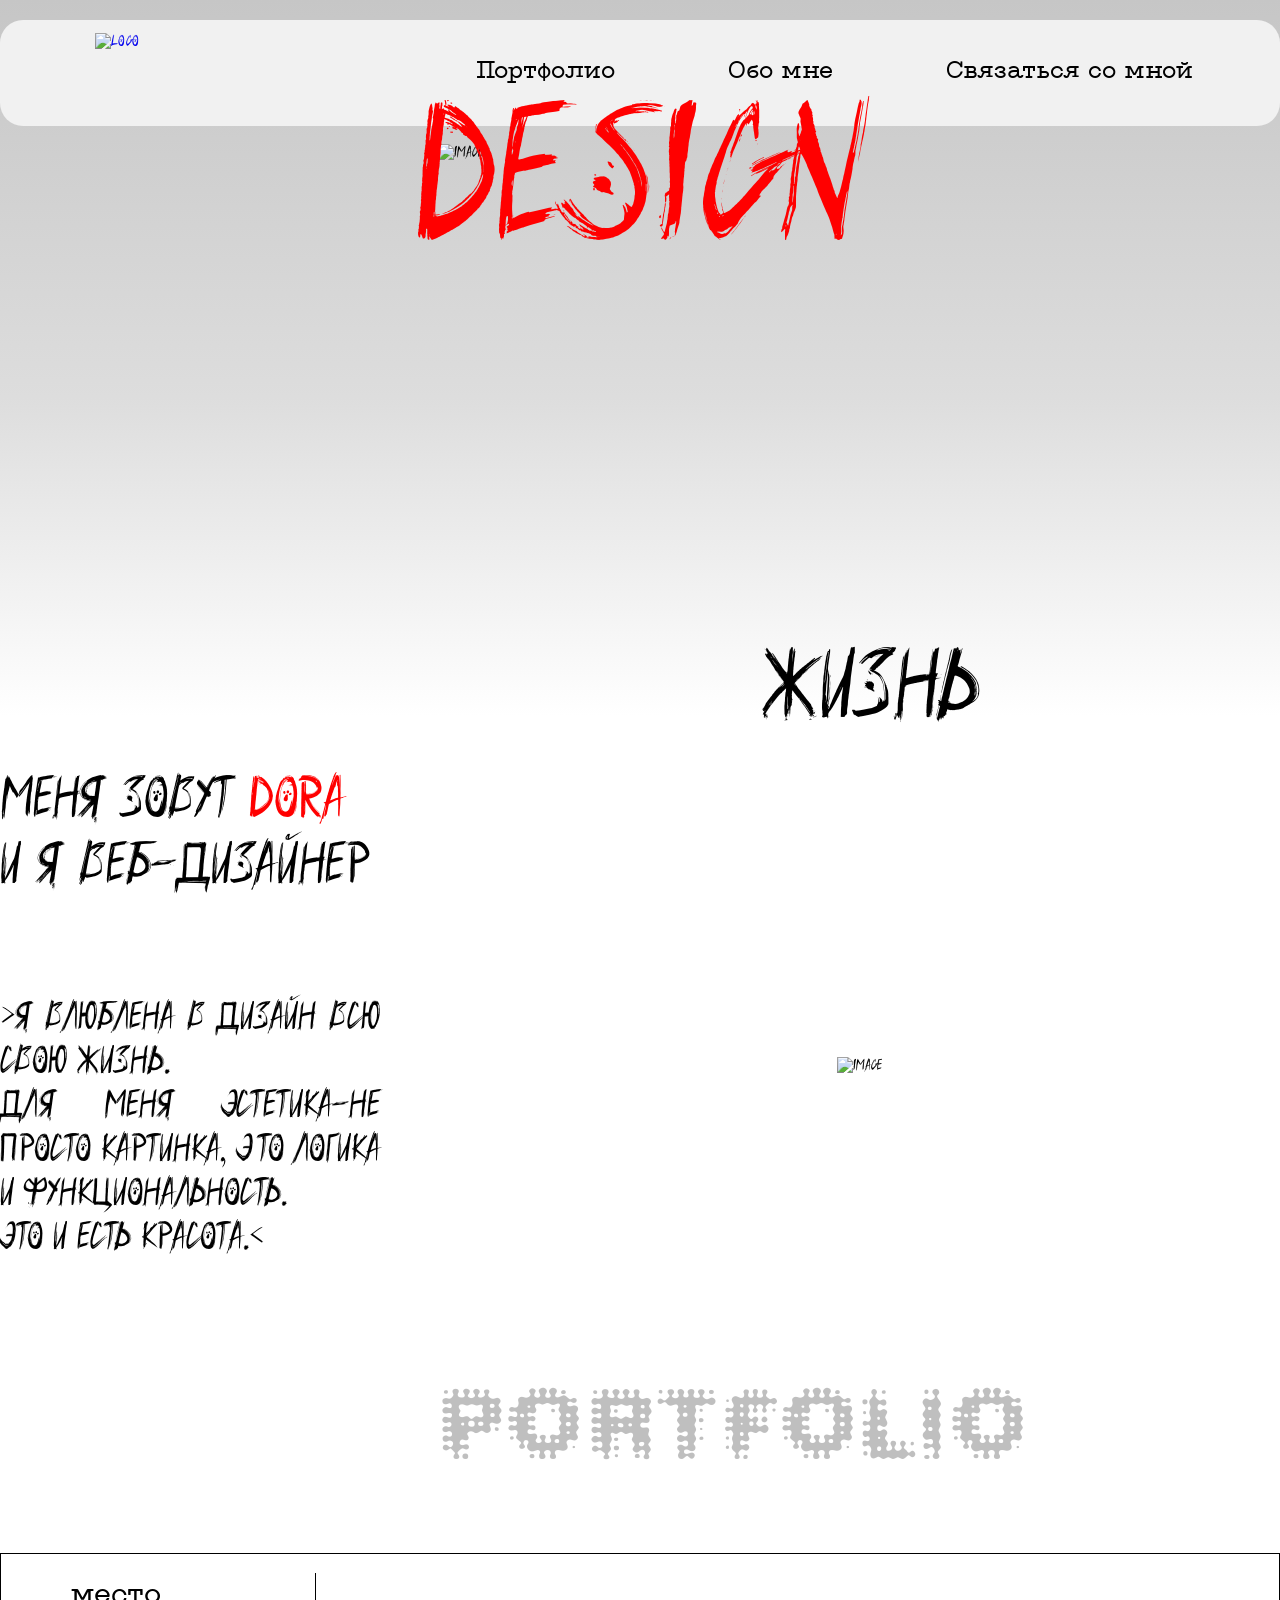
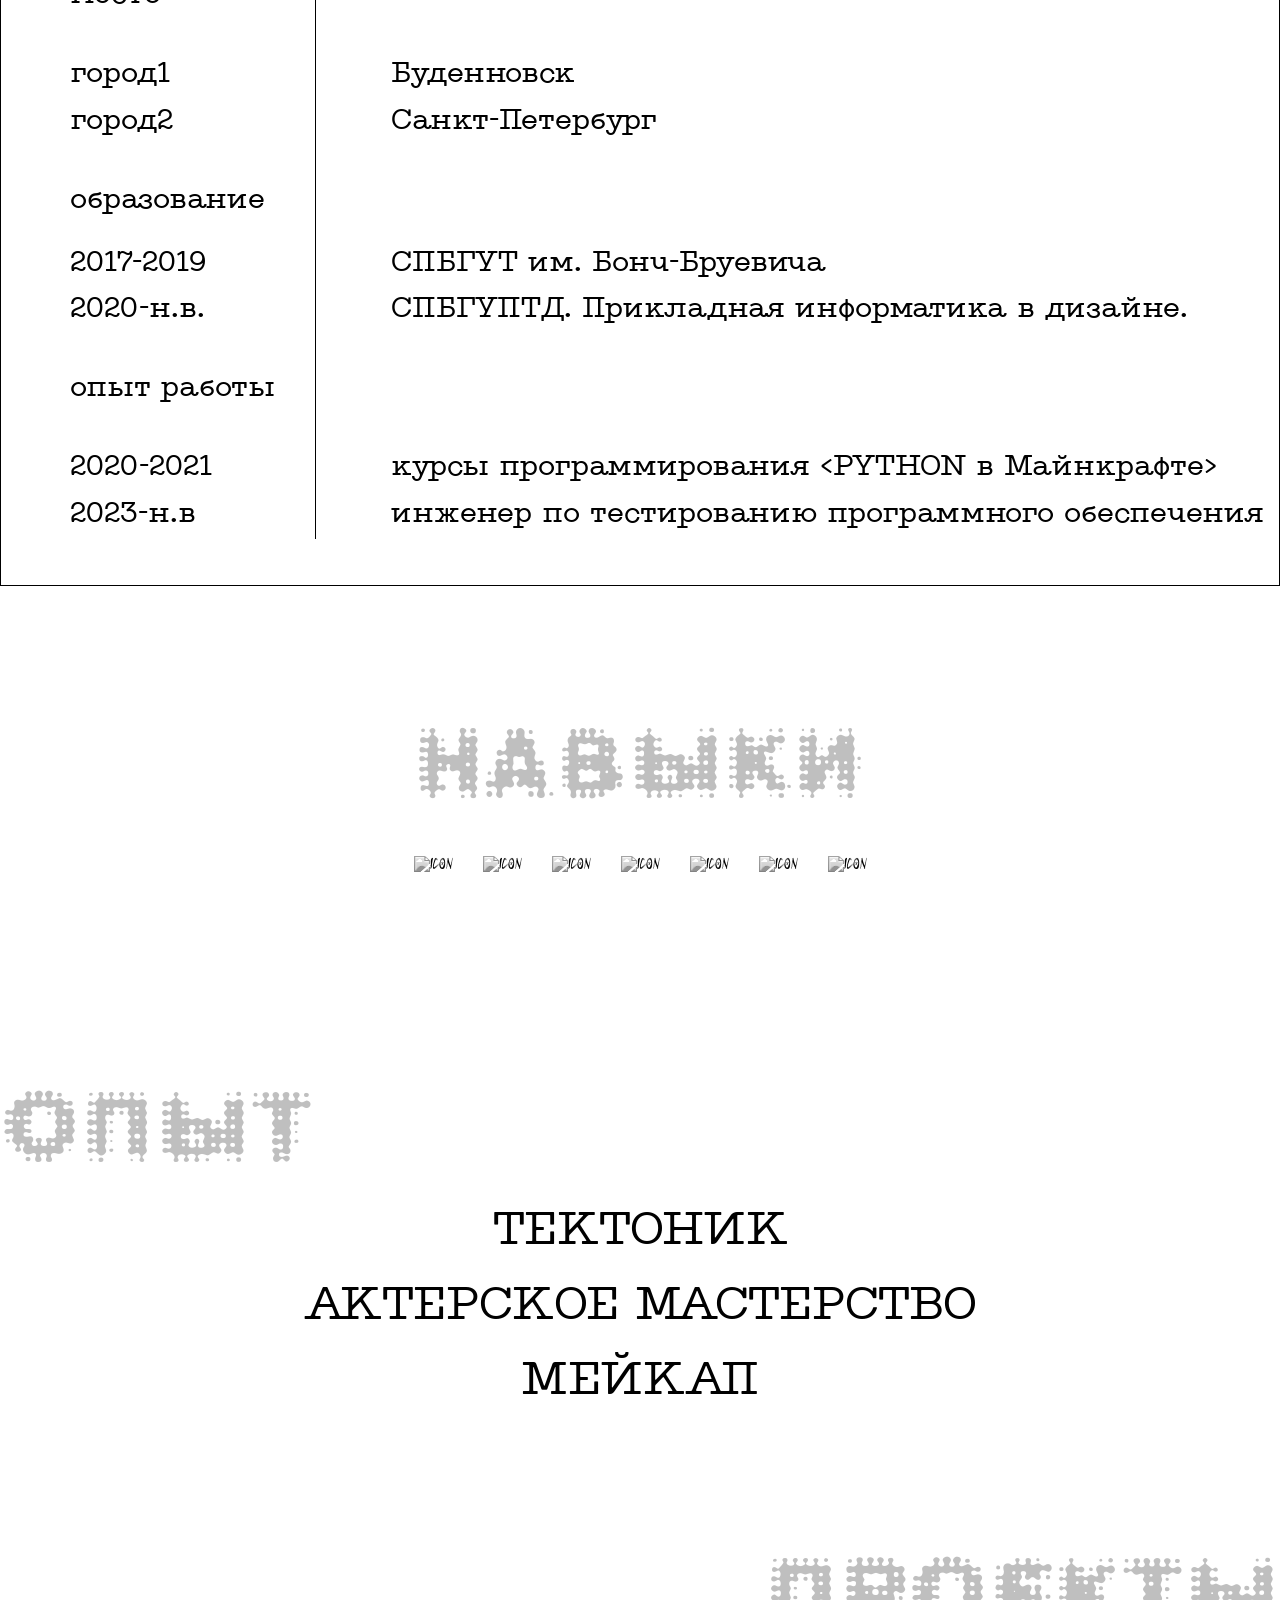
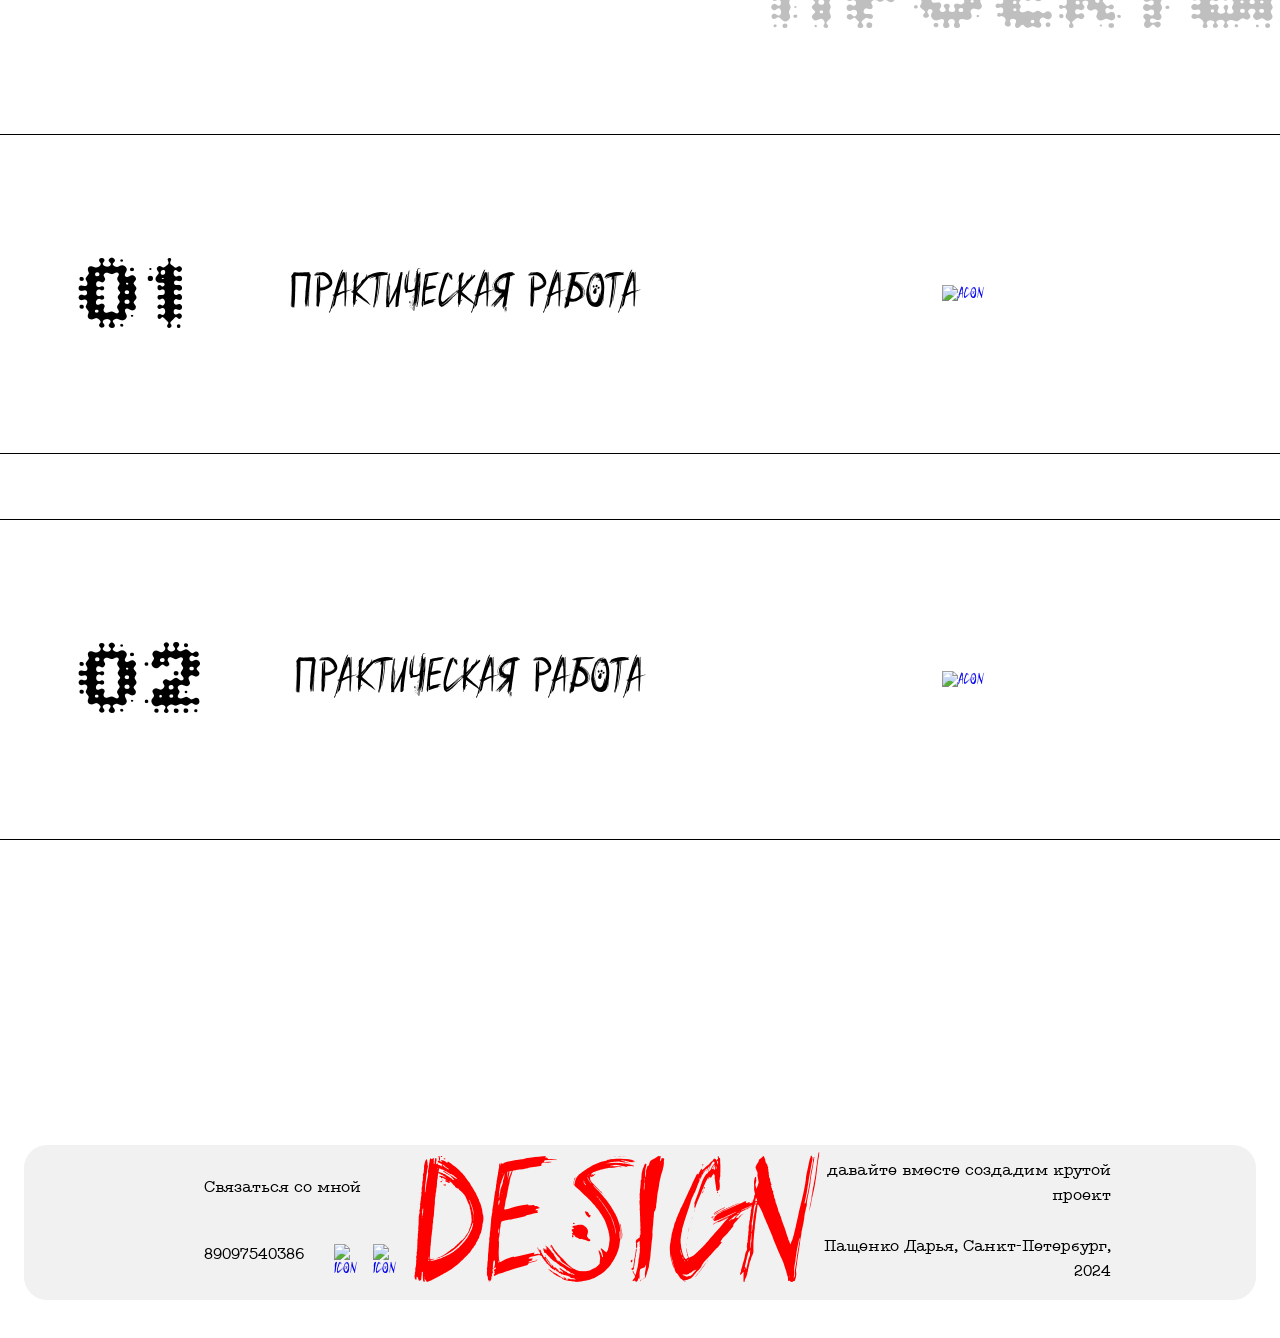
==== index.html @ 1999495e "1" ====
<!DOCTYPE html>
<html lang="en">
  <head>
    <meta charset="UTF-8" />
    <meta name="viewport" content="width=device-width, initial-scale=1.0" />
    <link rel="stylesheet" href="./css/index.css" />
    <title>DESIGN</title>
  </head>
  <body>
    <div class="page">
      <header class="header">
        <div class="header__wrapper">
          <h1 class="header__title">DESIGN</h1>
          <a class="header__logo" href="index.html">
            <img src="./images/logo.png" alt="logo" />
          </a>
          <ul class="header__nav">
            <li>
              <a class="header__link" href="#skill">Портфолио</a>
            </li>
            <li>
              <a class="header__link" href="#about">Обо мне</a>
            </li>
            <li>
              <a class="header__link" href="#connection">Связаться со мной</a>
            </li>
          </ul>
        </div>
      </header>
      <main>
        <section class="promo">
          <div class="container">
            <div class="promo__wrapper">
              <div class="promo__image">
                <h2 class="promo__subtitle">ЖИЗНЬ</h2>
                <img src="./images/promo.png" alt="image" />
              </div>
            </div>
          </div>
        </section>
        <section class="info">
          <div class="container">
            <div class="info__wrapper">
              <div class="info__top">
                <div class="info__text">
                  <h2 class="info__title">
                    меня зовут <span>Dora</span> и я веб-дизайнер
                  </h2>
                  <h3 class="info__subtitle">
                    &gt;Я&nbsp;влюблена в&nbsp;дизайн всю свою жизнь.<br />
                    Для меня <nobr>эстетика-не</nobr> просто картинка, это
                    логика и функциональность.<br />
                    Это и&nbsp;есть красота.&lt;
                  </h3>
                </div>
                <div class="info__image">
                  <img src="./images/info-image.png" alt="image" />
                  <h4 id="about" class="info__font">PORTFOLIO</h4>
                </div>
              </div>
              <div class="info__all">
                <div class="info__all-aside">
                  <p class="info__all-key">место</p>
                  <p class="info__all-key key-one">город1</p>
                  <p class="info__all-key">город2</p>
                  <p class="info__all-key key-one">образование</p>
                  <p class="info__all-key key-two">2017-2019</p>
                  <p class="info__all-key">2020-н.в.</p>
                  <p class="info__all-key key-one">опыт работы</p>
                  <p class="info__all-key key-one">2020-2021</p>
                  <p class="info__all-key">2023-н.в</p>
                </div>
                <div class="info__all-main">
                  <p class="info__all-key">&nbsp;</p>
                  <p class="info__all-key key-one">Буденновск</p>
                  <p class="info__all-key">Санкт-Петербург</p>
                  <p class="info__all-key key-one">&nbsp;</p>
                  <p class="info__all-key key-two">СПБГУТ им. Бонч-Бруевича</p>
                  <p class="info__all-key">
                    СПБГУПТД. Прикладная информатика в дизайне.
                  </p>
                  <p class="info__all-key key-one">&nbsp;</p>
                  <p class="info__all-key key-one">
                    курсы программирования &lt;PYTHON в Майнкрафте&gt;
                  </p>
                  <p class="info__all-key">
                    инженер по тестированию программного обеспечения
                  </p>
                </div>
              </div>
            </div>
          </div>
        </section>
        <section class="skills">
          <div class="container">
            <div class="skills__wrapper">
              <div id="skill" class="skills__top">
                <h2 class="skills__title">Навыки</h2>
                <ul class="skills__software">
                  <li class="skills__soft">
                    <img src="./images/software1.png" alt="icon" />
                  </li>
                  <li class="skills__soft">
                    <img src="./images/software2.png" alt="icon" />
                  </li>
                  <li class="skills__soft">
                    <img src="./images/software3.png" alt="icon" />
                  </li>
                  <li class="skills__soft">
                    <img src="./images/software4.png" alt="icon" />
                  </li>
                  <li class="skills__soft">
                    <img src="./images/software5.png" alt="icon" />
                  </li>
                  <li class="skills__soft">
                    <img src="./images/software6.png" alt="icon" />
                  </li>
                  <li class="skills__soft">
                    <img src="./images/software7.png" alt="icon" />
                  </li>
                </ul>
              </div>
              <div class="skills__centr">
                <h2 class="skills__title">опыт</h2>
                <h3 class="skills__subtitle">
                  ТЕКТОНИК<br />АКТЕРСКОЕ МАСТЕРСТВО<br />МЕЙКАП
                </h3>
                <h2 class="skills__title centr-title">Проекты</h2>
              </div>
              <div class="skills__items">
                <a
                  class="skills__link"
                  href="task-1.html
                "
                >
                  <div class="skills__text">
                    <span class="skills__number">01</span>
                    <h3 class="skills__work">Практическая работа</h3>
                  </div>
                  <img
                    class="skills__icon"
                    src="./images/arrow.png"
                    alt="acon"
                  />
                </a>
                <a class="skills__link" href="task-2.html">
                  <div class="skills__text">
                    <span class="skills__number">02</span>
                    <h3 class="skills__work">Практическая работа</h3>
                  </div>
                  <img
                    class="skills__icon"
                    src="./images/arrow.png"
                    alt="acon"
                  />
                </a>
              </div>
            </div>
          </div>
        </section>
      </main>
      <footer id="connection" class="footer">
        <div class="footer__wrapper">
          <div class="footer__nav">
            <p class="footer__text">Связаться со мной</p>
            <ul class="footer__social">
              <li>
                <a class="footer__text" href="tel:89097540386">89097540386</a>
              </li>
              <li>
                <a
                  class="footer__icon"
                  href="https://t.me/ppashtett"
                  target="_blank"
                >
                  <img src="./images/telegram.png" alt="icon" />
                </a>
              </li>
              <li>
                <a
                  class="footer__icon"
                  href="https://www.instagram.com/dashapashtet/"
                  target="_blank"
                >
                  <img src="./images/instagram.png" alt="icon" />
                </a>
              </li>
            </ul>
          </div>
          <span class="footer__title">dESIGN</span>
          <div class="footer__adress">
            <p class="footer__text">давайте вместе создадим крутой проект</p>
            <p class="footer__text">Пащенко Дарья, Санкт-Петербург, 2024</p>
          </div>
        </div>
      </footer>
    </div>
    <script src="./js/wow.min.js"></script>
  </body>
</html>
---- css/index.css ----
@font-face {
  font-family: "Zaychik";
  src: url("../fonts/Zaychik-Regular.ttf") format("truetype");
  font-weight: normal;
  font-style: normal;
}
@font-face {
  font-family: "Type-Machine";
  src: url("../fonts/Type-Machine.ttf") format("truetype");
  font-weight: normal;
  font-style: normal;
}
@font-face {
  font-family: "FDMedian";
  src: url("../fonts/fdmedian.ttf") format("truetype");
  font-style: normal;
}

* {
  margin: 0;
  padding: 0;
}
html {
  scroll-behavior: smooth;
}

a {
  text-decoration: none;
}
ul {
  list-style-type: none;
  margin: 0;
  padding: 0;
}
h1,
h2,
h3,
h4,
h5,
h6,
p {
  margin: 0;
}
button {
  border: none;
  cursor: pointer;
}
.page {
  width: 100%;
  display: flex;
  flex-direction: column;
  margin: 0 auto;
  padding: 0;
  font-family: "Zaychik", sans-serif;
  -webkit-font-smoothing: antialiased;
  -moz-osx-font-smoothing: grayscale;
  -webkit-text-size-adjust: 100%;
  -ms-text-size-adjust: 100%;
  -moz-text-size-adjust: 100%;
}
.container {
  max-width: 1561px;
  width: 100%;
  margin: 0 auto;
}
section {
  background: #fff;
}
.header {
  width: 100%;
  position: absolute;
  top: 0;
  left: 0;
  display: flex;
}
.header__wrapper {
  max-width: 1872px;
  width: 100%;
  height: 106px;
  background: #f1f1f1;
  border-radius: 23px;
  margin: 20px auto;
  display: flex;
  align-items: center;
  justify-content: space-between;
  padding-left: 95px;
  padding-right: 87px;
  box-sizing: border-box;
  position: relative;
}
.header__title {
  font-weight: 400;
  font-size: 200px;
  line-height: 220px;
  color: #ff0000;
  position: absolute;
  top: 60px;
  left: 415px;
  z-index: 2;
}
.header__logo {
  display: block;
  width: 44px;
  height: 81px;
}
.header__logo img {
  width: 100%;
  height: 100%;
  object-fit: cover;
}
/*---promo---*/
.promo {
  width: 100%;
  background: linear-gradient(0deg, #ffffff 0%, #dddddd 44.45%, #c6c6c6 100%);
}
.header__nav {
  display: flex;
  align-items: center;
  gap: 113px;
}
.header__link {
  font-family: "Type-Machine", sans-serif;
  font-weight: 400;
  font-size: 25px;
  line-height: 39.08px;
  color: #000;
}
.promo__wrapper {
  display: flex;
  align-items: center;
}
.promo__image {
  width: 404px;
  height: 530px;
  margin: 144px auto 42px;
  position: relative;
}
.promo__image img {
  width: 100%;
  height: 100%;
  object-fit: cover;
}
.promo__title {
  font-weight: 400;
  font-size: 200px;
  line-height: 220px;
  color: #ff0000;
  position: absolute;
  top: -71px;
  left: -268px;
}
.promo__subtitle {
  font-weight: 400;
  font-size: 100px;
  line-height: 1100px;
  color: #000;
  position: absolute;
  top: -2px;
  right: -138px;
}
/*---info---*/
.info {
  width: 100%;
}
.info__wrapper {
  padding-top: 53px;
  padding-bottom: 63px;
  box-sizing: border-box;
  width: 100%;
  display: flex;
  flex-direction: column;
  gap: 51px;
}
.info__top {
  display: flex;
  justify-content: space-between;
}
.info__text {
  display: flex;
  flex-direction: column;
  gap: 96px;
  max-width: 380px;
  width: 100%;
}
.info__title {
  font-weight: 400;
  font-size: 60px;
  line-height: 66px;
  color: #000;
}
.info__title span {
  color: #ff0000;
}
.info__subtitle {
  font-weight: 400;
  font-size: 40px;
  line-height: 44px;
  color: #000;
  text-align: justify;
}
.info__image {
  width: 443px;
  height: 445px;
  margin-top: 288px;
  position: relative;
}
.info__image img {
  width: 100%;
  height: 100%;
  object-fit: cover;
}
.info__font {
  font-family: "FDMedian", sans-serif;
  font-weight: 400;
  font-size: 100px;
  line-height: 94.1px;
  color: #00000040;
  position: absolute;
  bottom: 30px;
  left: -402px;
}
.info__all {
  width: 100%;
  display: flex;
  padding-top: 19px;
  padding-bottom: 46px;
  box-sizing: border-box;
  border: 1px solid #000000;
}
.info__all-aside {
  width: 315px;
  display: flex;
  flex-direction: column;
  padding-left: 69px;
  box-sizing: border-box;
  border-right: 1px solid #000000;
}
.info__all-key {
  font-family: "Type-Machine", sans-serif;
  font-weight: 400;
  font-size: 30px;
  line-height: 46.9px;
  color: #000;
}
.key-one {
  margin-top: 32px;
}
.key-two {
  margin-top: 16px;
}
.info__all-main {
  display: flex;
  flex-direction: column;
  padding-left: 75px;
  box-sizing: border-box;
}
/*---skills---*/
.skills {
  width: 100%;
}
.skills__wrapper {
  padding-top: 68px;
  padding-bottom: 305px;
  box-sizing: border-box;
  display: flex;
  flex-direction: column;
}
.skills__top {
  display: flex;
  flex-direction: column;
  align-items: center;
  gap: 45px;
}
.skills__title {
  font-family: "FDMedian", sans-serif;
  font-weight: 400;
  font-size: 100px;
  line-height: 94.1px;
  color: #00000040;
}
.skills__software {
  display: flex;
  align-items: center;
  gap: 30px;
}
.skills__soft {
  filter: grayscale(100%);
}
.skills__soft img {
  width: auto;
  height: auto;
}
.skills__centr {
  display: flex;
  flex-direction: column;
  margin-top: 207px;
}
.skills__subtitle {
  font-family: "Type-Machine", sans-serif;
  font-weight: 400;
  font-size: 48px;
  line-height: 75.04px;
  color: #000;
  text-align: center;
  margin-top: 20px;
}
.centr-title {
  text-align: right;
  margin-top: 127px;
}
.skills__items {
  display: flex;
  flex-direction: column;
  gap: 65px;
  margin-top: 93px;
}
.skills__link {
  width: 100%;
  display: flex;
  align-items: center;
  justify-content: space-between;
  border-top: 1px solid #000000;
  border-bottom: 1px solid #000000;
  padding: 112px 143px 112px 75px;
  box-sizing: border-box;
}
.skills__number {
  font-family: "FDMedian", sans-serif;
  font-weight: 400;
  font-size: 100px;
  line-height: 94.1px;
  color: #000;
}
.skills__text {
  display: flex;
  align-items: center;
  gap: 90px;
}
.skills__work {
  font-weight: 400;
  font-size: 50px;
  line-height: 55px;
  color: #000;
}
.skills__icon {
  width: 195px;
}
/*---footer---*/
.footer {
  width: 100%;
}
.footer__wrapper {
  height: 155px;
  margin: 0 24px 38px 24px;
  background: #f1f1f1;
  border-radius: 23px;
  display: flex;
  align-items: center;
  justify-content: space-between;
  padding-left: 180px;
  padding-right: 115px;
  box-sizing: border-box;
}
.footer__nav {
  display: flex;
  flex-direction: column;
  gap: 42px;
}
.footer__text {
  font-family: "Type-Machine", sans-serif;
  font-weight: 400;
  font-size: 16px;
  line-height: 25.01px;
  color: #000;
  margin-right: 30px;
}
.footer__social {
  display: flex;
  align-items: center;
}
.footer__social a {
  transition: all 0.3s ease-out;
}
.footer__social a:hover {
  opacity: 0.5;
}
.footer__icon {
  display: block;
  width: 24px;
  height: 24px;
  margin-right: 15px;
}
.footer__icon img {
  width: 100%;
  height: 100%;
  object-fit: cover;
}
.footer__title {
  font-family: "Zaychik", sans-serif;
  font-weight: 400;
  font-size: 180px;
  line-height: 198px;
  color: #ff0000;
  margin-top: 30px;
}
.footer__adress {
  display: flex;
  flex-direction: column;
  gap: 26px;
  text-align: right;
}
/*---task---*/
.task {
  width: 100%;
  display: flex;
  background: linear-gradient(0deg, #ffffff 0%, #dddddd 44.45%, #c6c6c6 100%);
}
.task__wrapper {
  display: flex;
  padding-top: 384px;
  padding-bottom: 104px;
  box-sizing: border-box;
}
.task__title {
  margin-top: 123px;
  font-family: "Type-Machine", sans-serif;
  font-weight: 400;
  font-size: 40px;
  line-height: 62.53px;
  color: #000;
}
.task__top {
  display: flex;
}
.task__inner {
  width: 1076px;
  height: 625px;
  margin-right: 83px;
}
.task__inner img {
  width: 100%;
  height: 100%;
  object-fit: contain;
}
/*---task-info---*/
.task-info {
  width: 100%;
}
.task-info__wrapper {
  padding-top: 102px;
  padding-bottom: 292px;
  box-sizing: border-box;
  display: flex;
  flex-direction: column;
}
.task-info__inner {
  width: 100%;
  display: flex;
  padding-top: 19px;
  padding-bottom: 46px;
  box-sizing: border-box;
  border: 1px solid #000000;
}
.task-info__inner-aside {
  width: 315px;
  display: flex;
  flex-direction: column;
  gap: 280px;
  padding-left: 0;
  padding-top: 122px;
  padding-bottom: 76px;
  box-sizing: border-box;
  border-right: 1px solid #000000;
  margin: 0 30px;
  padding-right: 30px;
}
.task-info__inner-main {
  display: flex;
  flex-direction: column;
  gap: 280px;
  padding-left: 85px;
  padding-top: 122px;
  padding-bottom: 76px;
  box-sizing: border-box;
}
.task-info__inner-key {
  font-family: "Type-Machine", sans-serif;
  font-weight: 400;
  font-size: 30px;
  line-height: 46.9px;
  color: #000;
  text-align: center;
}
.task-info__main-key {
  font-family: "Type-Machine", sans-serif;
  font-weight: 400;
  font-size: 30px;
  line-height: 46.9px;
  color: #000;
}
.task-info__further {
  display: flex;
  flex-direction: column;
  align-items: center;
  gap: 8px;
  font-family: "Type-Machine", sans-serif;
  font-weight: 400;
  font-size: 30px;
  line-height: 46.9px;
  color: #000;
  align-self: flex-end;
  margin-top: 104px;
  transition: all 0.3s ease-out;
}
.task-info__further:hover {
  opacity: 0.5;
}
.task-info__further img {
  width: auto;
  height: auto;
}
.still {
  display: flex;
  flex-direction: column;
  gap: 155px;
  margin-top: 148px;
}
.task-info-inner {
  display: flex;
  flex-direction: column;
  padding-left: 121px;
  box-sizing: border-box;
}
.task-info-select {
  display: flex;
  flex-direction: column;
  gap: 60px;
}
.task-info-select li {
  font-family: "Type-Machine", sans-serif;
  font-weight: 400;
  font-size: 25px;
  line-height: 39.08px;
  color: #000;
  display: flex;
  align-items: center;
  gap: 61px;
  cursor: pointer;
}
.task-info-select li span {
  display: block;
  width: 60px;
  height: 60px;
  border-radius: 50%;
  border: 1px solid #000000;
  background: #ffffff;
}
.task-info-select li.active span {
  background: gray;
  border: 1px solid gray;
}
.skills__page {
  max-width: 1264px;
  width: 100%;
  height: 753px;
  margin: 159px auto 0;
  display: none;
}
.skills__page.active {
  display: block;
}
.skills__page img {
  width: 100%;
  height: 100%;
  object-fit: contain;
}
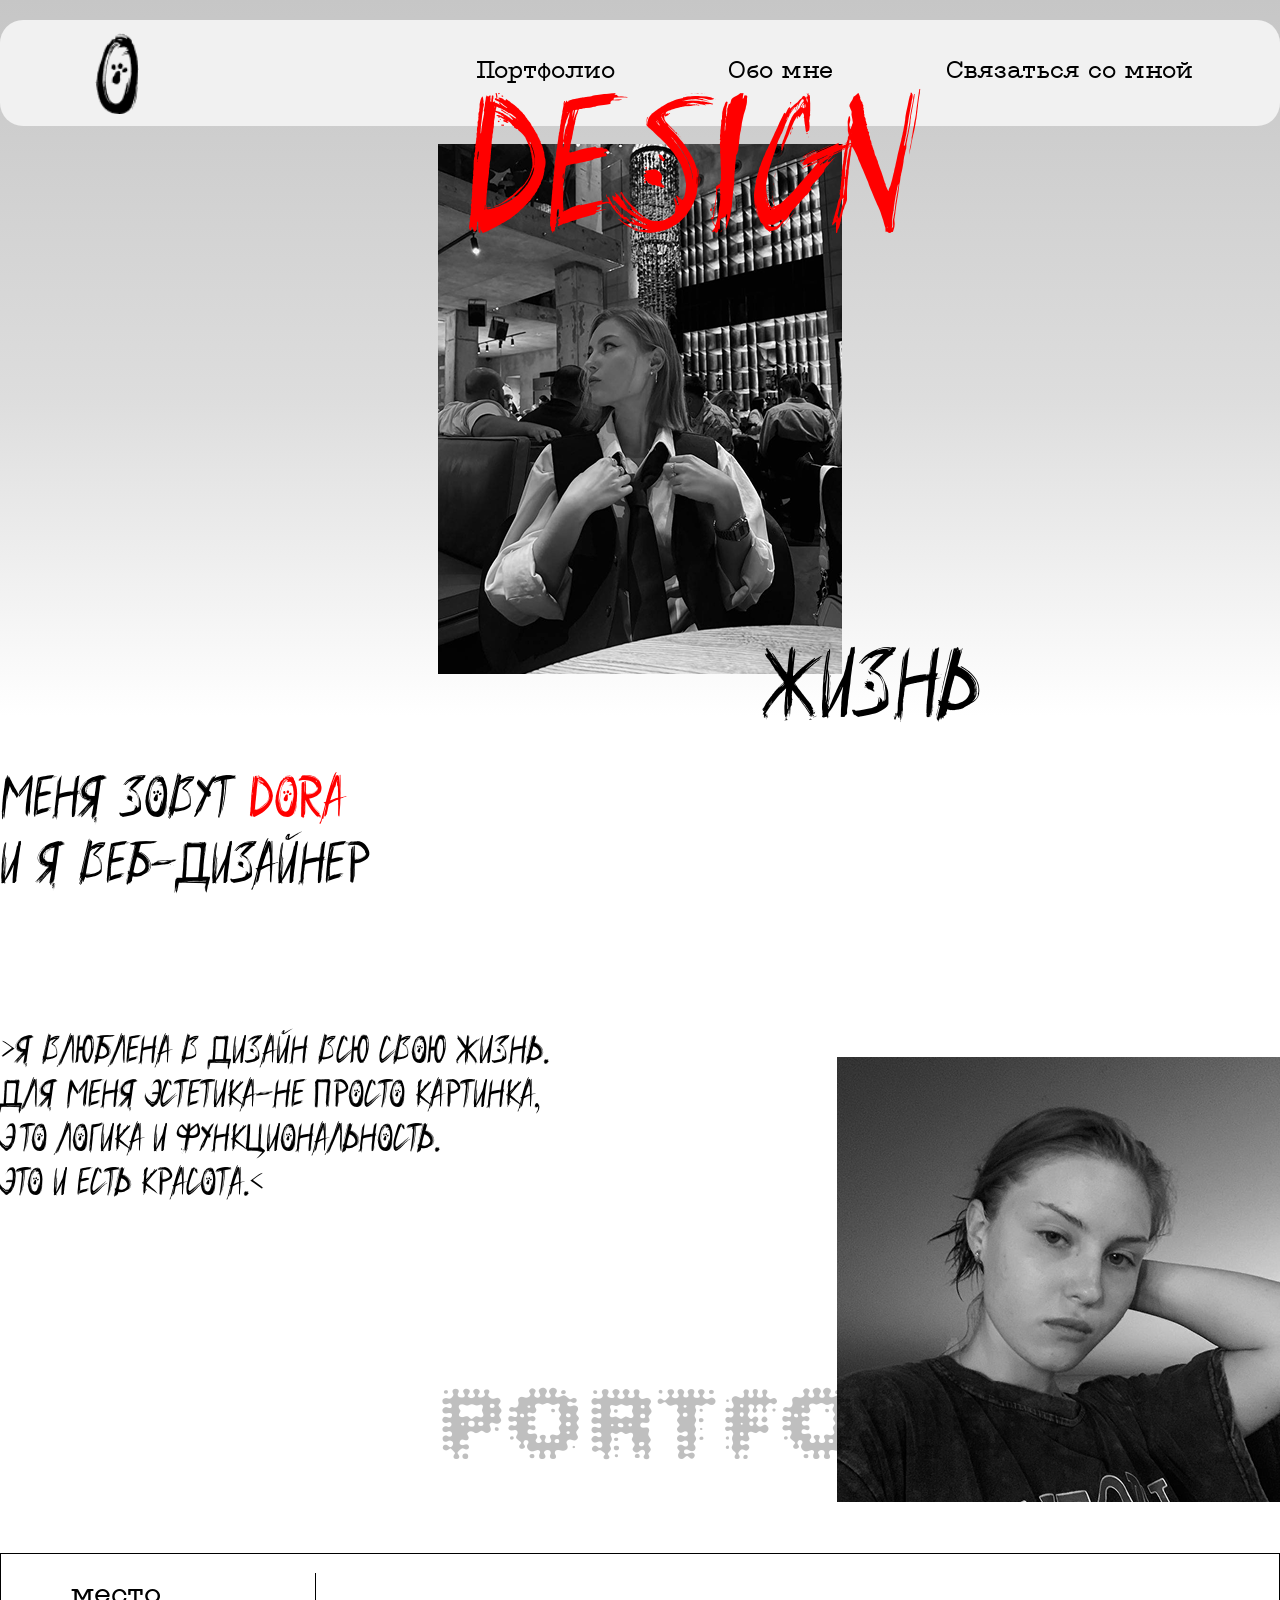
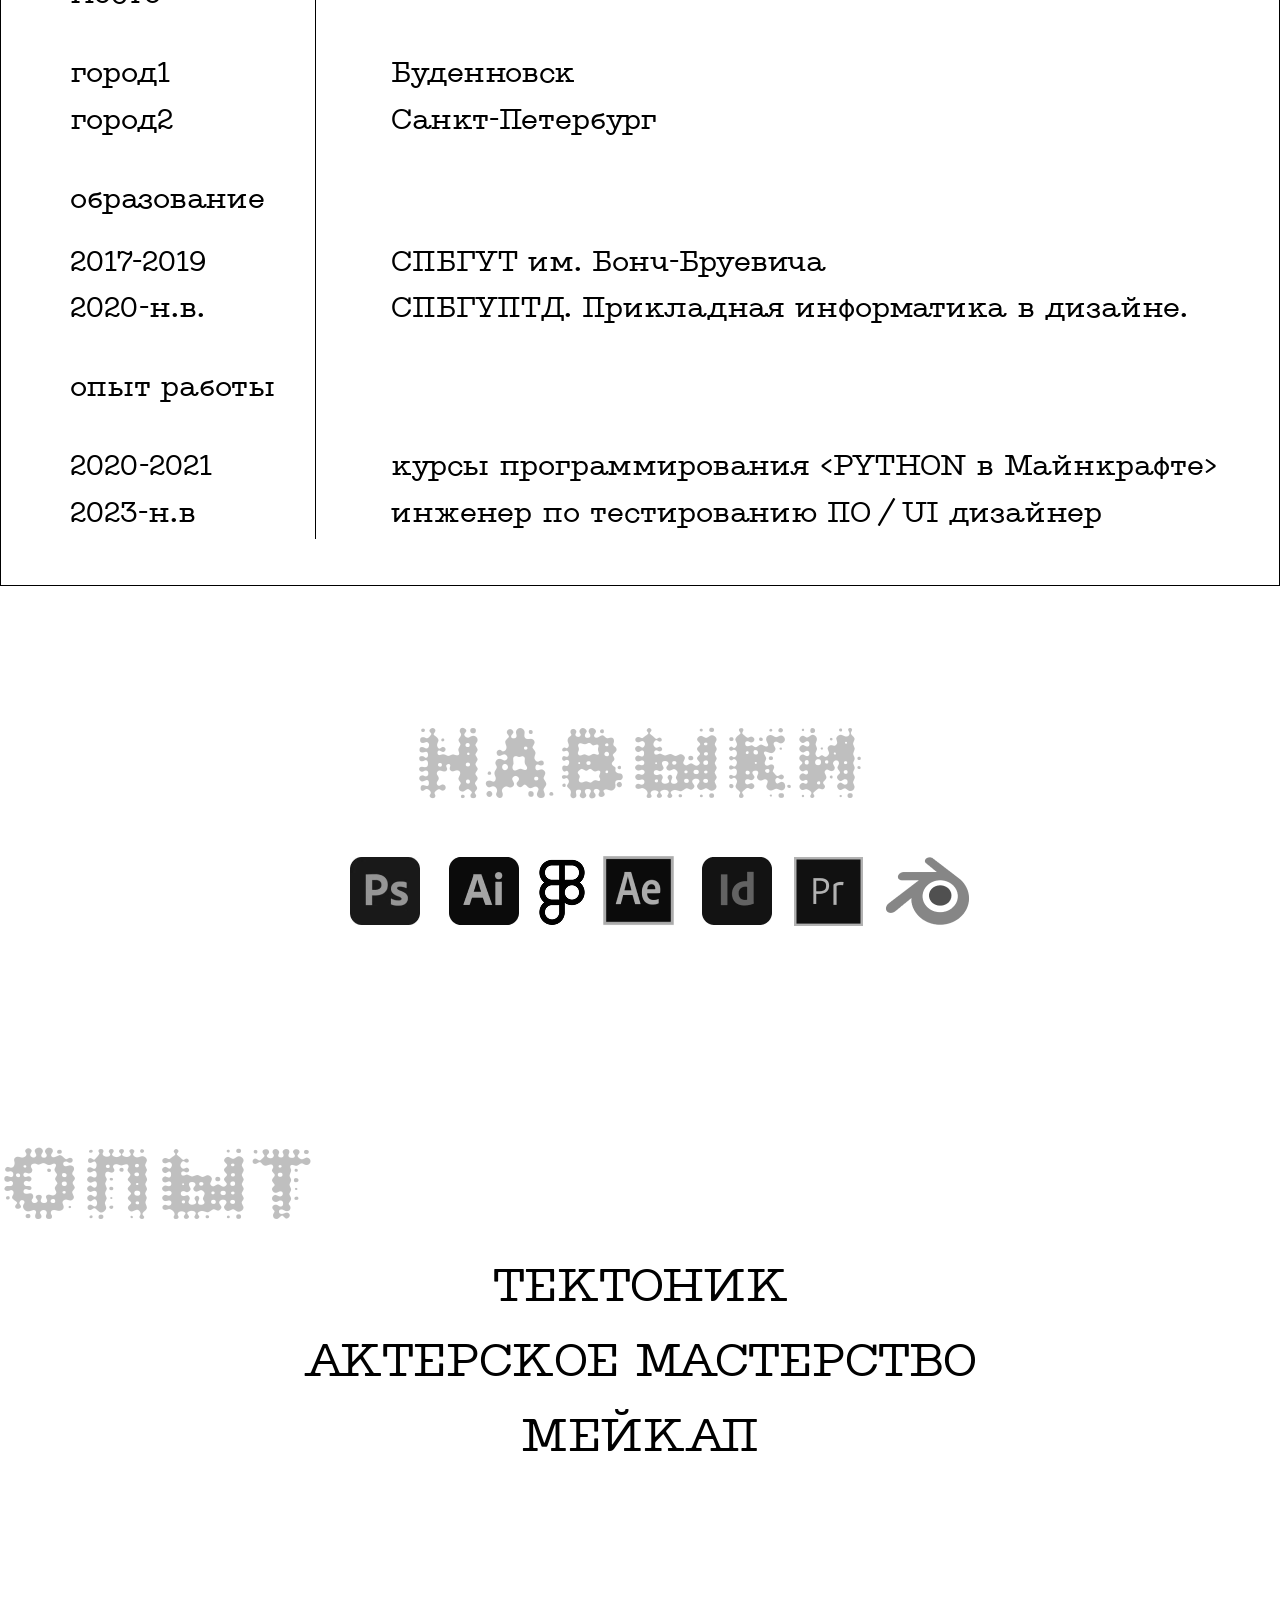
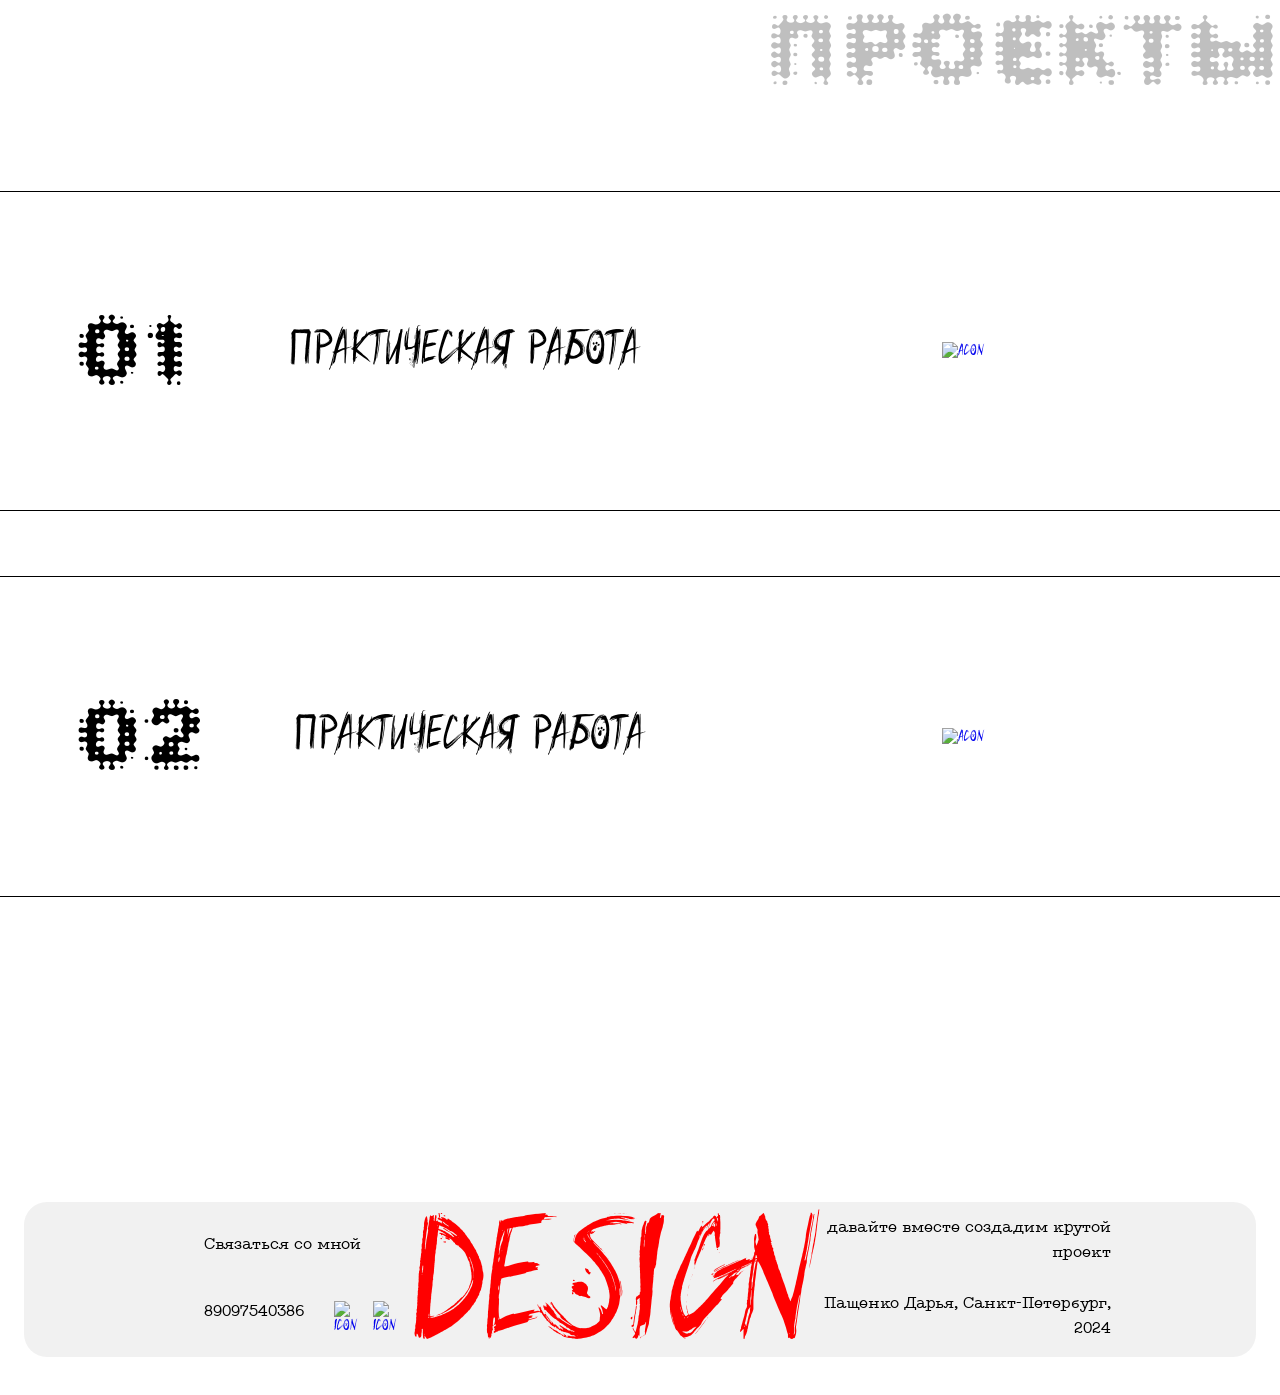
==== commit 9c162355: "1" ====
--- a/index.html
+++ b/index.html
@@ -47,10 +47,9 @@
                     меня зовут <span>Dora</span> и я веб-дизайнер
                   </h2>
                   <h3 class="info__subtitle">
-                    &gt;Я&nbsp;влюблена в&nbsp;дизайн всю свою жизнь.<br />
-                    Для меня <nobr>эстетика-не</nobr> просто картинка, это
-                    логика и функциональность.<br />
-                    Это и&nbsp;есть красота.&lt;
+                    >Я влюблена в дизайн всю свою жизнь. Для меня эстетика-не
+                    просто картинка, это логика и функциональность.<br />
+                    Это и есть красота.<
                   </h3>
                 </div>
                 <div class="info__image">
@@ -84,7 +83,7 @@
                     курсы программирования &lt;PYTHON в Майнкрафте&gt;
                   </p>
                   <p class="info__all-key">
-                    инженер по тестированию программного обеспечения
+                    инженер по тестированию ПО / UI дизайнер
                   </p>
                 </div>
               </div>
@@ -97,22 +96,22 @@
               <div id="skill" class="skills__top">
                 <h2 class="skills__title">Навыки</h2>
                 <ul class="skills__software">
-                  <li class="skills__soft">
+                  <li class="skills__soft skills__soft-1">
                     <img src="./images/software1.png" alt="icon" />
                   </li>
-                  <li class="skills__soft">
+                  <li class="skills__soft skills__soft-2">
                     <img src="./images/software2.png" alt="icon" />
                   </li>
-                  <li class="skills__soft">
+                  <li class="skills__soft skills__soft-3">
                     <img src="./images/software3.png" alt="icon" />
                   </li>
-                  <li class="skills__soft">
+                  <li class="skills__soft skills__soft-4">
                     <img src="./images/software4.png" alt="icon" />
                   </li>
-                  <li class="skills__soft">
+                  <li class="skills__soft skills__soft-5">
                     <img src="./images/software5.png" alt="icon" />
                   </li>
-                  <li class="skills__soft">
+                  <li class="skills__soft skills__soft-6">
                     <img src="./images/software6.png" alt="icon" />
                   </li>
                   <li class="skills__soft">
--- a/css/index.css
+++ b/css/index.css
@@ -94,8 +94,8 @@
   line-height: 220px;
   color: #ff0000;
   position: absolute;
-  top: 60px;
-  left: 415px;
+  top: 53px;
+  left: 466px;
   z-index: 2;
 }
 .header__logo {
@@ -178,11 +178,12 @@
 .info__text {
   display: flex;
   flex-direction: column;
-  gap: 96px;
+  gap: 130px;
+  max-width: 566px;
+  width: 100%;
+}
+.info__title {
   max-width: 380px;
-  width: 100%;
-}
-.info__title {
   font-weight: 400;
   font-size: 60px;
   line-height: 66px;
@@ -196,7 +197,6 @@
   font-size: 40px;
   line-height: 44px;
   color: #000;
-  text-align: justify;
 }
 .info__image {
   width: 443px;
@@ -281,10 +281,28 @@
 .skills__software {
   display: flex;
   align-items: center;
-  gap: 30px;
+  margin-left: 40px;
 }
 .skills__soft {
   filter: grayscale(100%);
+}
+.skills__soft-1 {
+  margin-right: 29px;
+}
+.skills__soft-2 {
+  margin-right: 9px;
+}
+.skills__soft-3 {
+  margin-right: 7px;
+}
+.skills__soft-4 {
+  margin-right: 28px;
+}
+.skills__soft-5 {
+  margin-right: 22px;
+}
+.skills__soft-6 {
+  margin-right: 22px;
 }
 .skills__soft img {
   width: auto;
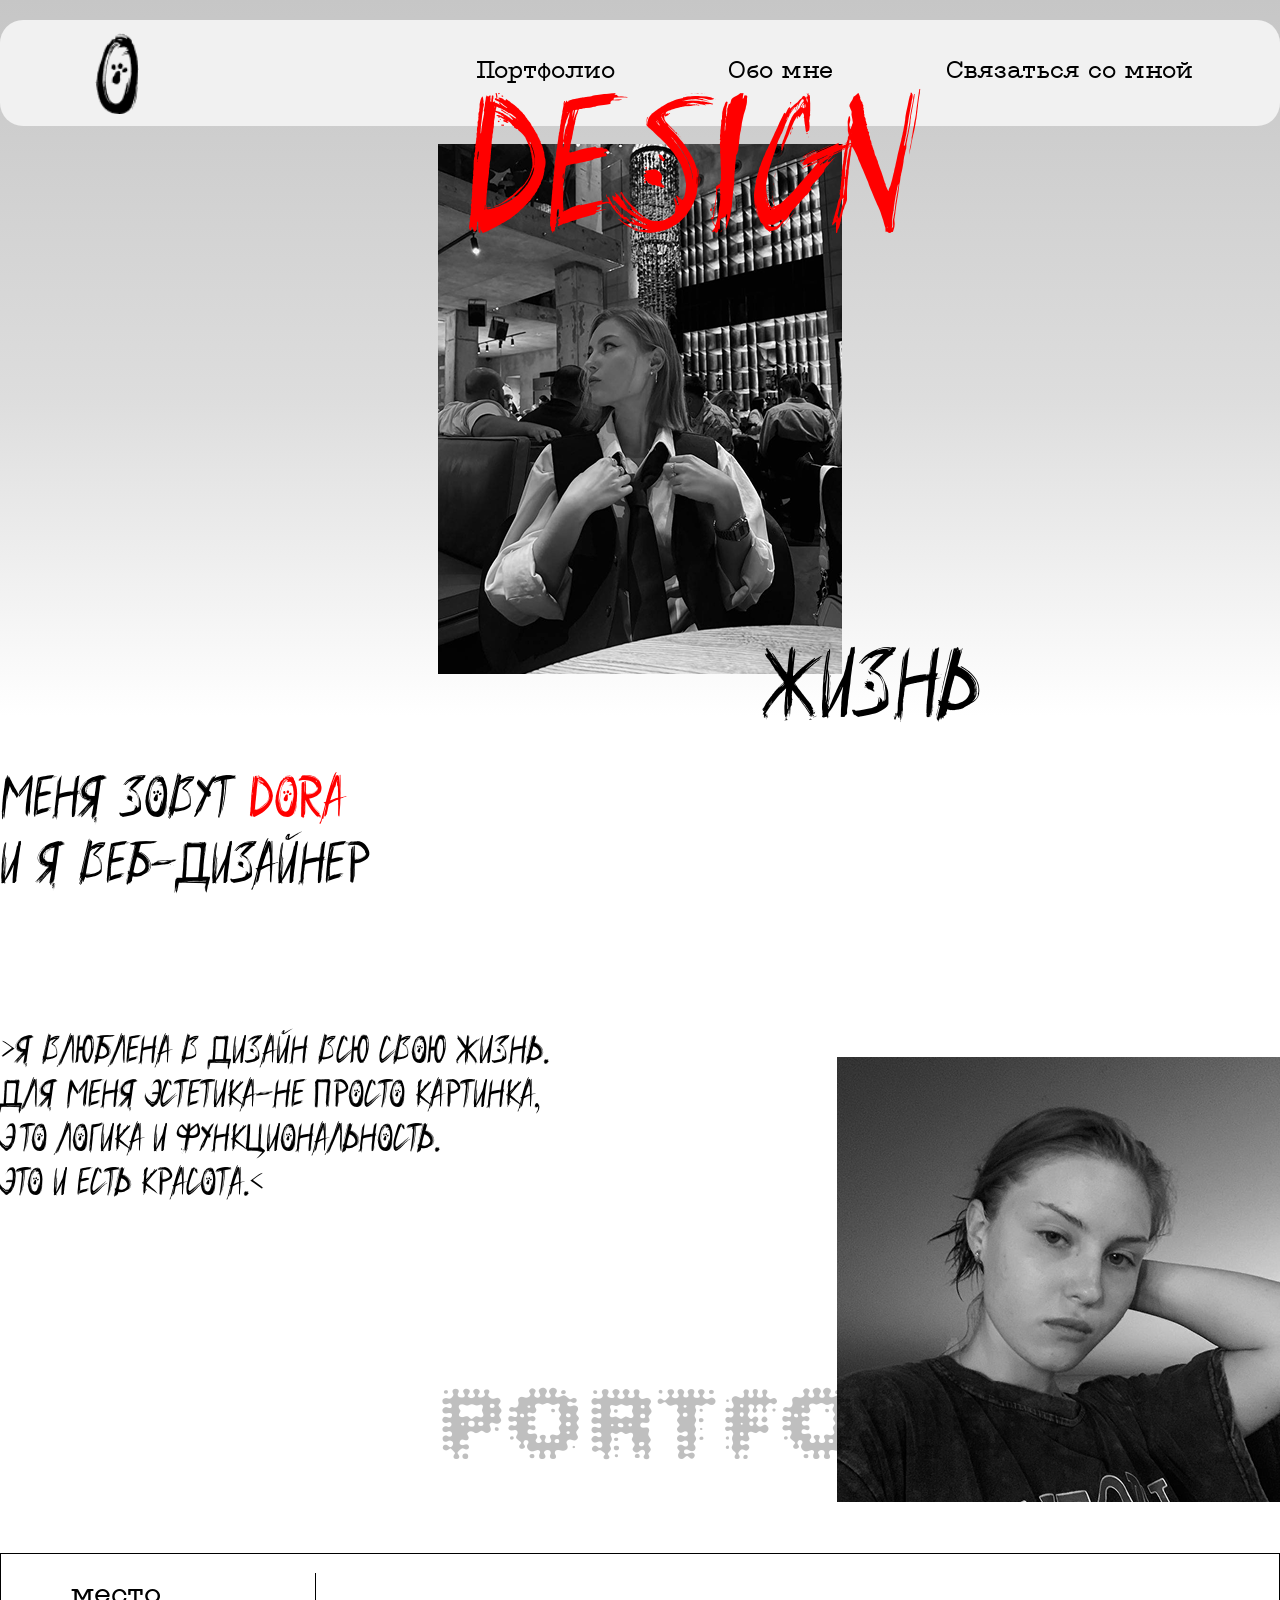
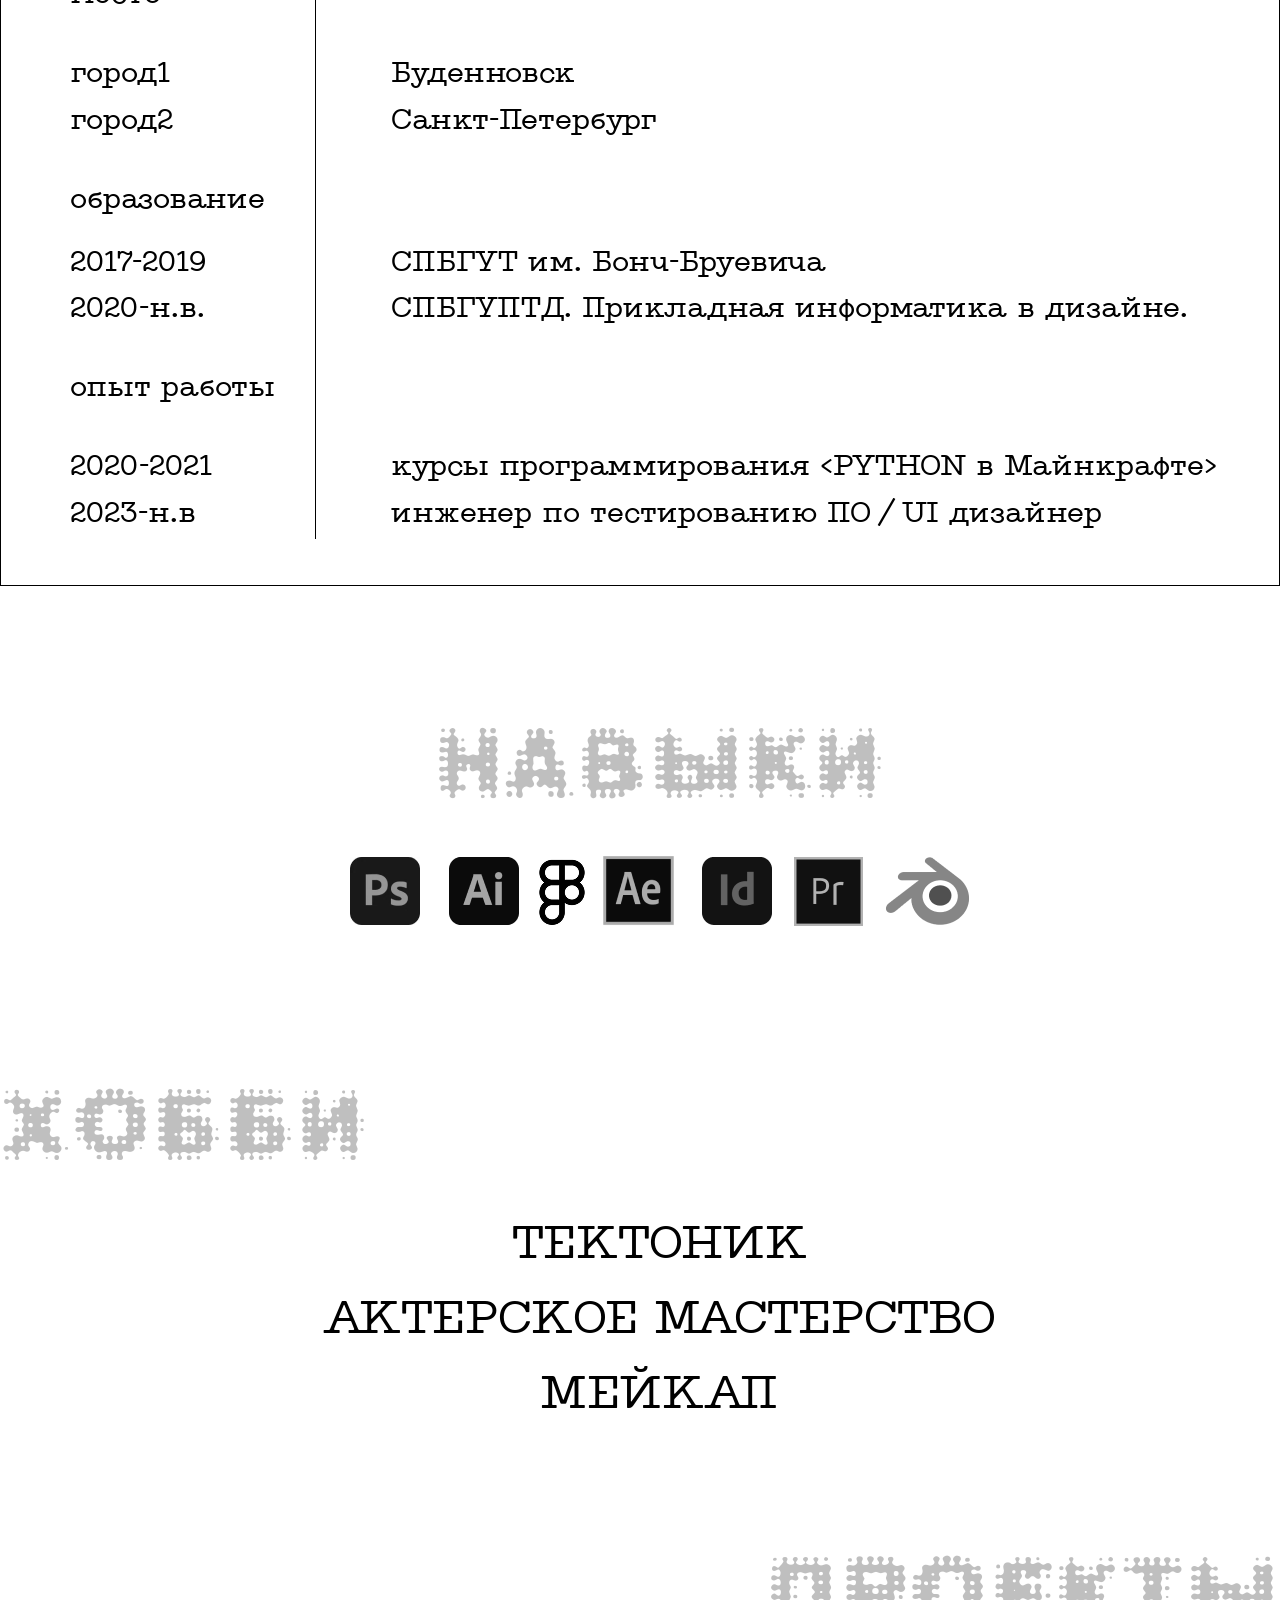
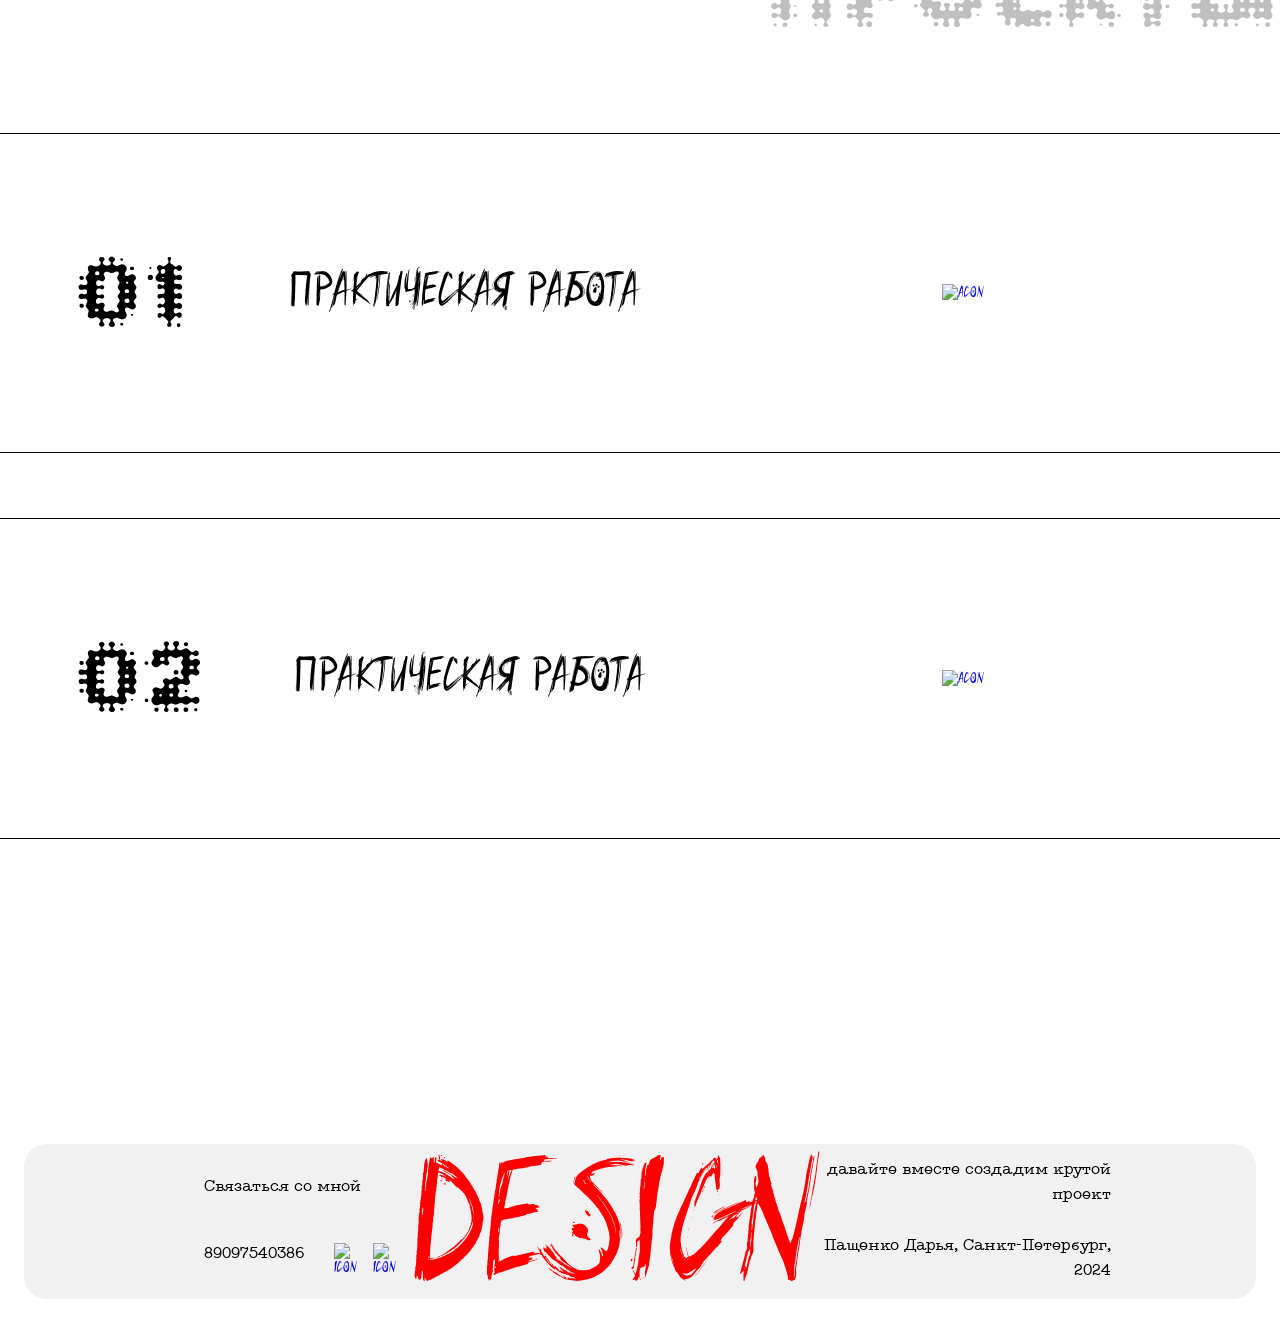
==== commit 0018b5fb: "1" ====
--- a/index.html
+++ b/index.html
@@ -120,7 +120,7 @@
                 </ul>
               </div>
               <div class="skills__centr">
-                <h2 class="skills__title">опыт</h2>
+                <h2 class="skills__title">хобби</h2>
                 <h3 class="skills__subtitle">
                   ТЕКТОНИК<br />АКТЕРСКОЕ МАСТЕРСТВО<br />МЕЙКАП
                 </h3>
--- a/css/index.css
+++ b/css/index.css
@@ -270,6 +270,7 @@
   flex-direction: column;
   align-items: center;
   gap: 45px;
+  margin-left: 40px;
 }
 .skills__title {
   font-family: "FDMedian", sans-serif;
@@ -281,7 +282,6 @@
 .skills__software {
   display: flex;
   align-items: center;
-  margin-left: 40px;
 }
 .skills__soft {
   filter: grayscale(100%);
@@ -311,7 +311,7 @@
 .skills__centr {
   display: flex;
   flex-direction: column;
-  margin-top: 207px;
+  margin-top: 148px;
 }
 .skills__subtitle {
   font-family: "Type-Machine", sans-serif;
@@ -320,11 +320,11 @@
   line-height: 75.04px;
   color: #000;
   text-align: center;
-  margin-top: 20px;
+  margin: 36px 0 0 38px;
 }
 .centr-title {
   text-align: right;
-  margin-top: 127px;
+  margin-top: 112px;
 }
 .skills__items {
   display: flex;
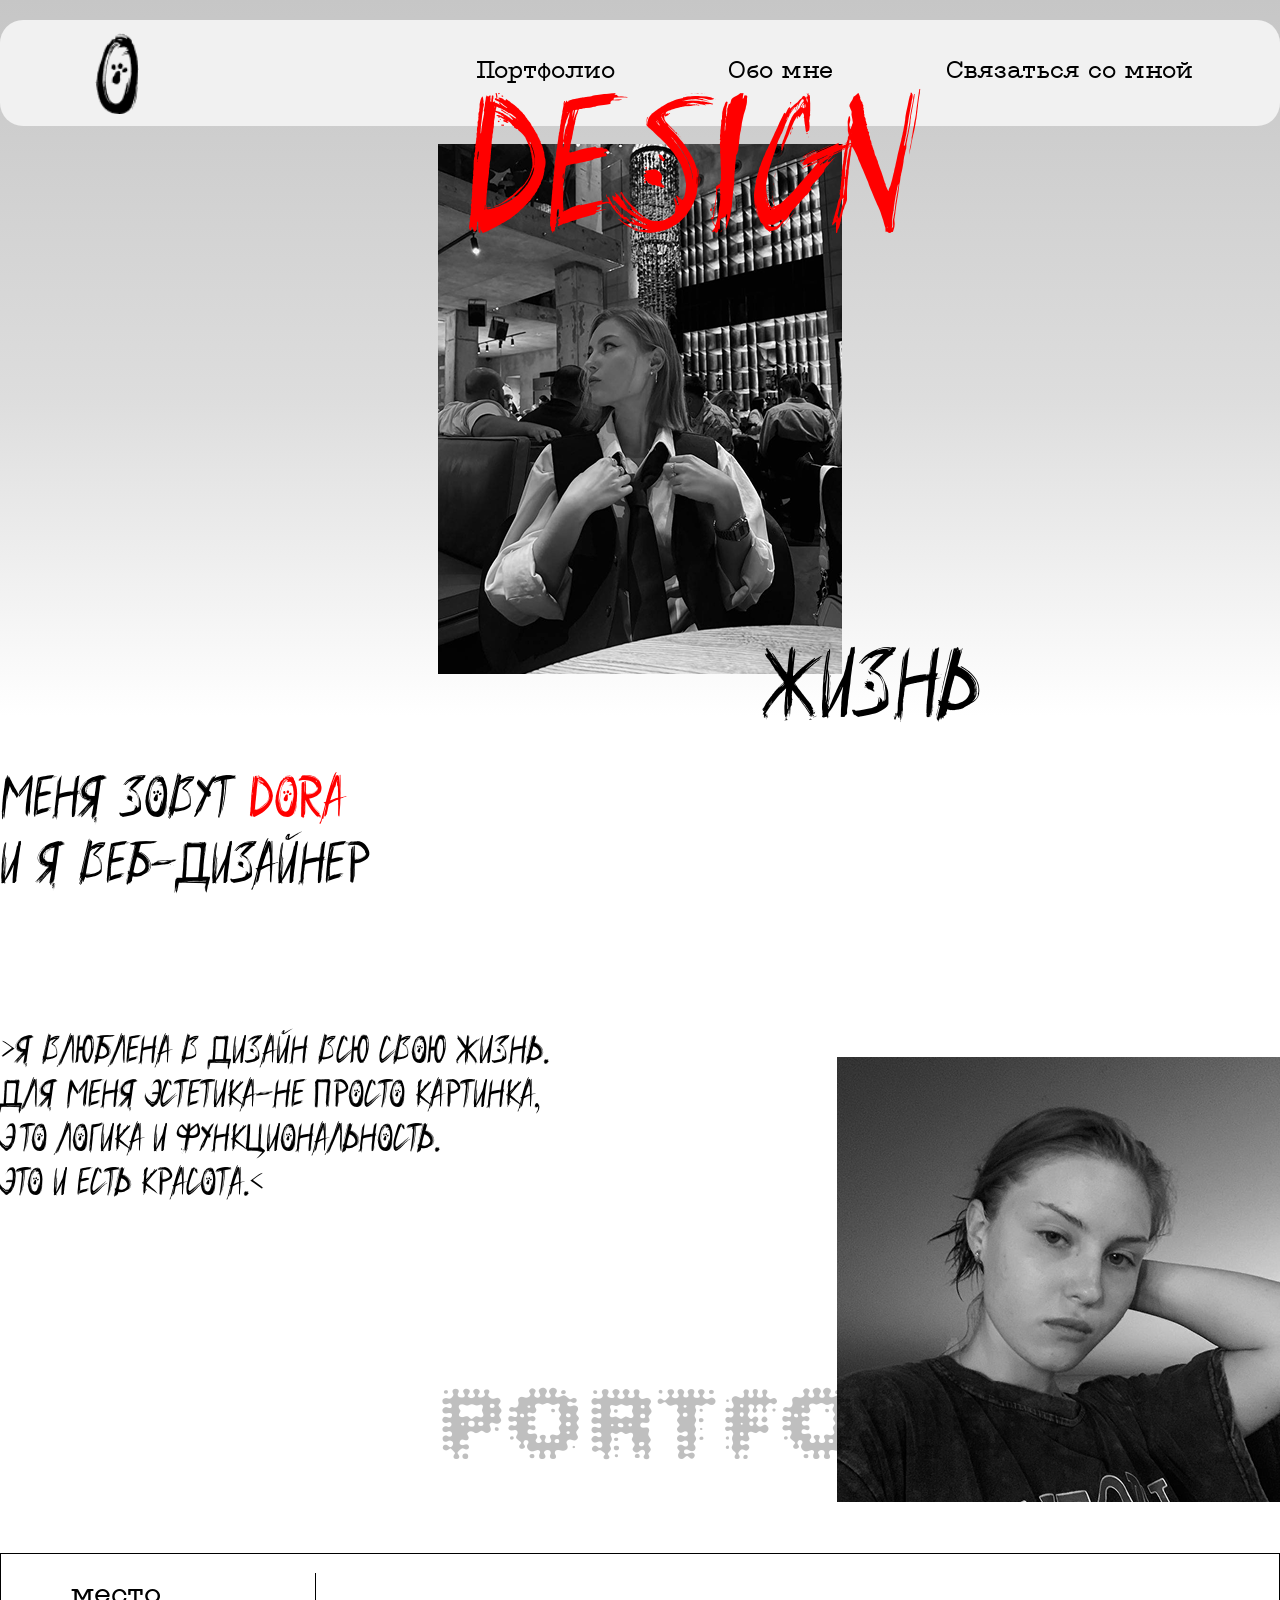
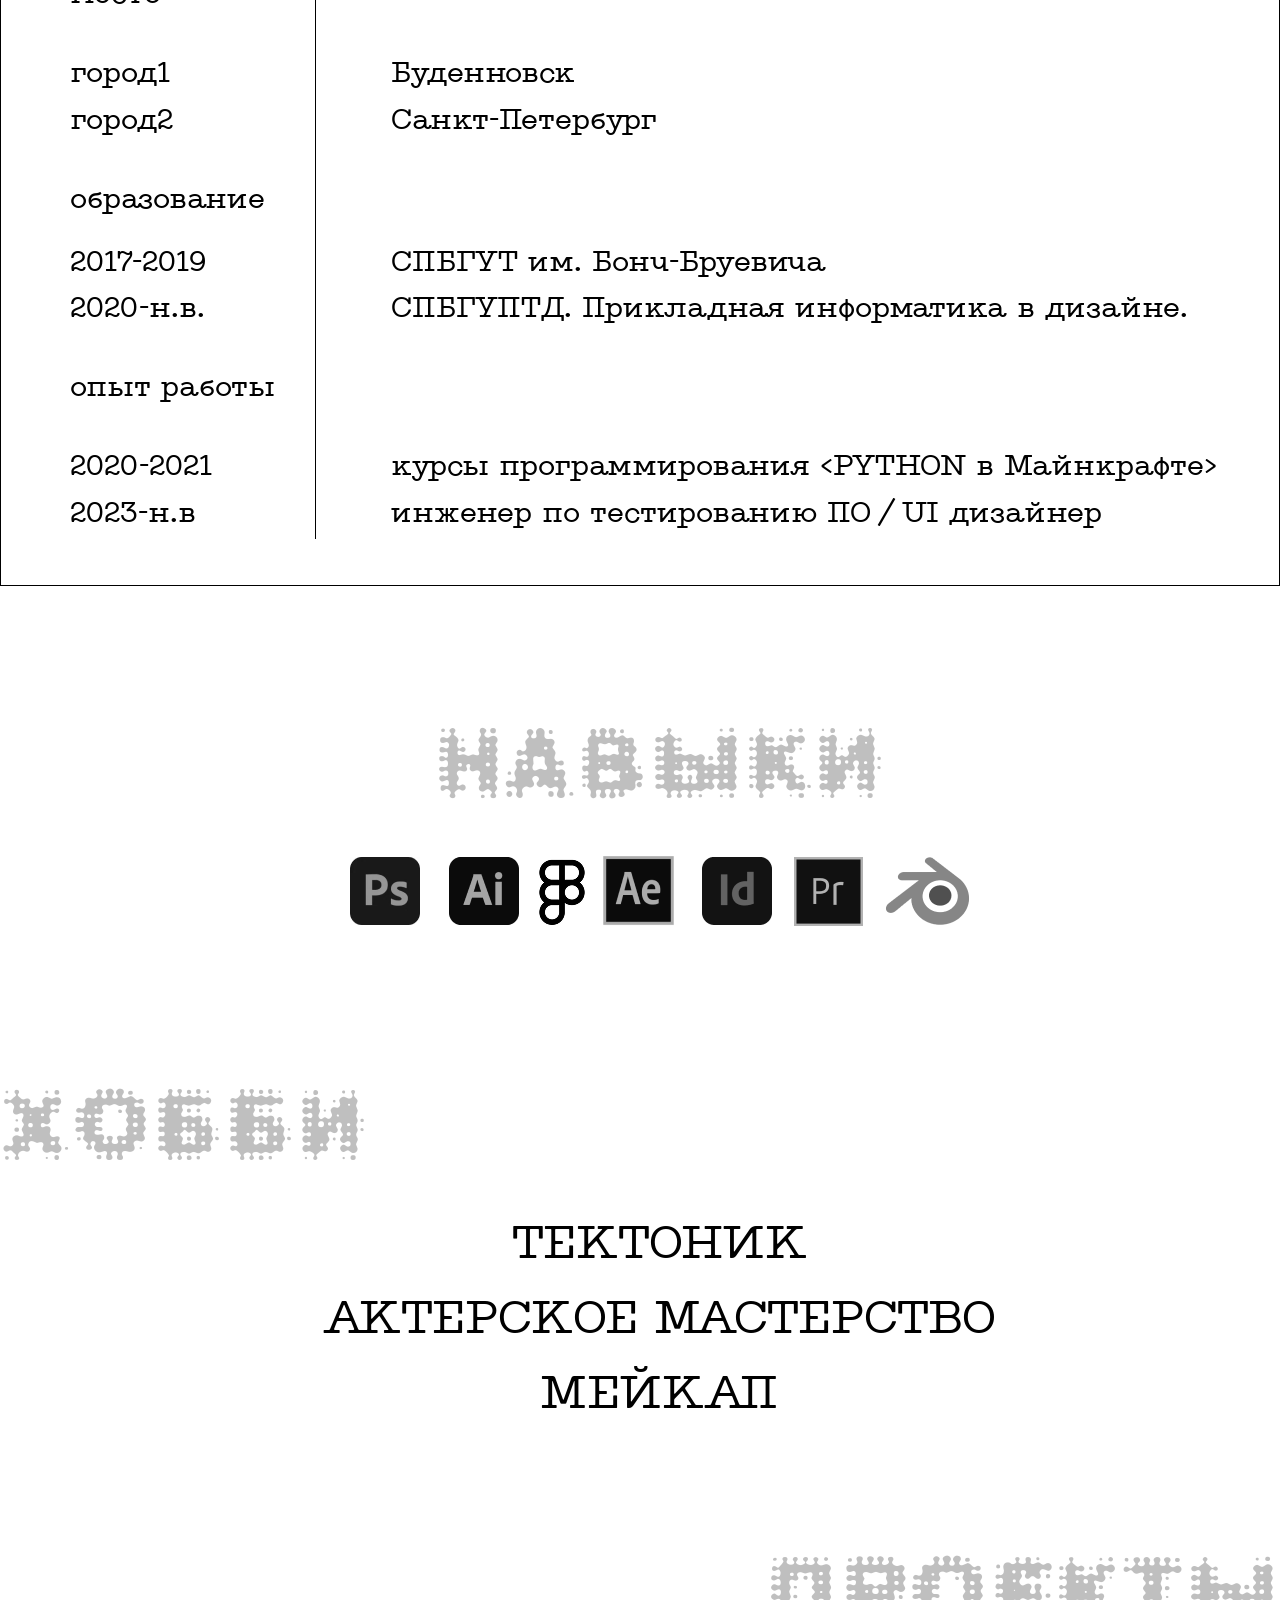
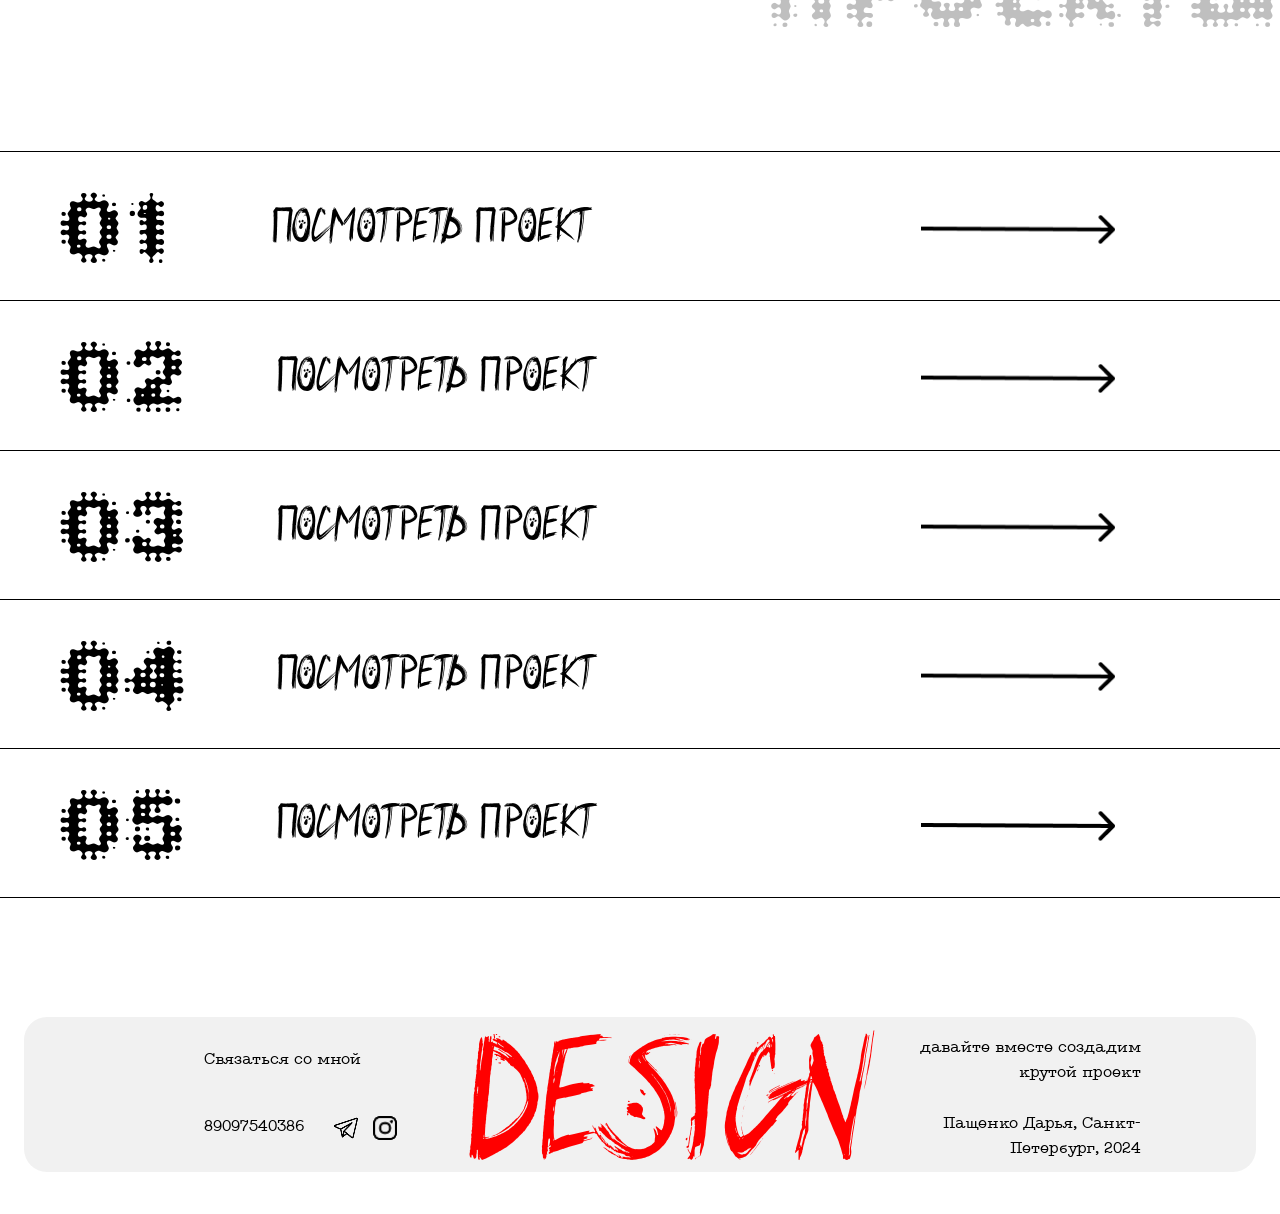
==== commit f22cf11f: "1" ====
--- a/index.html
+++ b/index.html
@@ -134,7 +134,7 @@
                 >
                   <div class="skills__text">
                     <span class="skills__number">01</span>
-                    <h3 class="skills__work">Практическая работа</h3>
+                    <h3 class="skills__work">посмотреть проект</h3>
                   </div>
                   <img
                     class="skills__icon"
@@ -145,7 +145,40 @@
                 <a class="skills__link" href="task-2.html">
                   <div class="skills__text">
                     <span class="skills__number">02</span>
-                    <h3 class="skills__work">Практическая работа</h3>
+                    <h3 class="skills__work">посмотреть проект</h3>
+                  </div>
+                  <img
+                    class="skills__icon"
+                    src="./images/arrow.png"
+                    alt="acon"
+                  />
+                </a>
+                <a class="skills__link" href="task-3.html">
+                  <div class="skills__text">
+                    <span class="skills__number">03</span>
+                    <h3 class="skills__work">посмотреть проект</h3>
+                  </div>
+                  <img
+                    class="skills__icon"
+                    src="./images/arrow.png"
+                    alt="acon"
+                  />
+                </a>
+                <a class="skills__link" href="task-4.html">
+                  <div class="skills__text">
+                    <span class="skills__number">04</span>
+                    <h3 class="skills__work">посмотреть проект</h3>
+                  </div>
+                  <img
+                    class="skills__icon"
+                    src="./images/arrow.png"
+                    alt="acon"
+                  />
+                </a>
+                <a class="skills__link" href="task-5.html">
+                  <div class="skills__text">
+                    <span class="skills__number">05</span>
+                    <h3 class="skills__work">посмотреть проект</h3>
                   </div>
                   <img
                     class="skills__icon"
@@ -188,8 +221,12 @@
           </div>
           <span class="footer__title">dESIGN</span>
           <div class="footer__adress">
-            <p class="footer__text">давайте вместе создадим крутой проект</p>
-            <p class="footer__text">Пащенко Дарья, Санкт-Петербург, 2024</p>
+            <p class="footer__text footer__adress-txt">
+              давайте вместе создадим крутой проект
+            </p>
+            <p class="footer__text footer__adress-txt">
+              Пащенко Дарья, Санкт-Петербург, 2024
+            </p>
           </div>
         </div>
       </footer>
--- a/css/index.css
+++ b/css/index.css
@@ -260,7 +260,7 @@
 }
 .skills__wrapper {
   padding-top: 68px;
-  padding-bottom: 305px;
+  padding-bottom: 119px;
   box-sizing: border-box;
   display: flex;
   flex-direction: column;
@@ -329,8 +329,7 @@
 .skills__items {
   display: flex;
   flex-direction: column;
-  gap: 65px;
-  margin-top: 93px;
+  margin-top: 111px;
 }
 .skills__link {
   width: 100%;
@@ -338,9 +337,11 @@
   align-items: center;
   justify-content: space-between;
   border-top: 1px solid #000000;
+  padding: 30px 165px 24px 57px;
+  box-sizing: border-box;
+}
+.skills__link:last-of-type {
   border-bottom: 1px solid #000000;
-  padding: 112px 143px 112px 75px;
-  box-sizing: border-box;
 }
 .skills__number {
   font-family: "FDMedian", sans-serif;
@@ -392,6 +393,9 @@
   color: #000;
   margin-right: 30px;
 }
+.footer__adress-txt {
+  margin-right: 0;
+}
 .footer__social {
   display: flex;
   align-items: center;
@@ -419,13 +423,14 @@
   font-size: 180px;
   line-height: 198px;
   color: #ff0000;
-  margin-top: 30px;
+  margin: 42px 0 0 55px;
 }
 .footer__adress {
   display: flex;
   flex-direction: column;
   gap: 26px;
   text-align: right;
+  margin-top: 10px;
 }
 /*---task---*/
 .task {
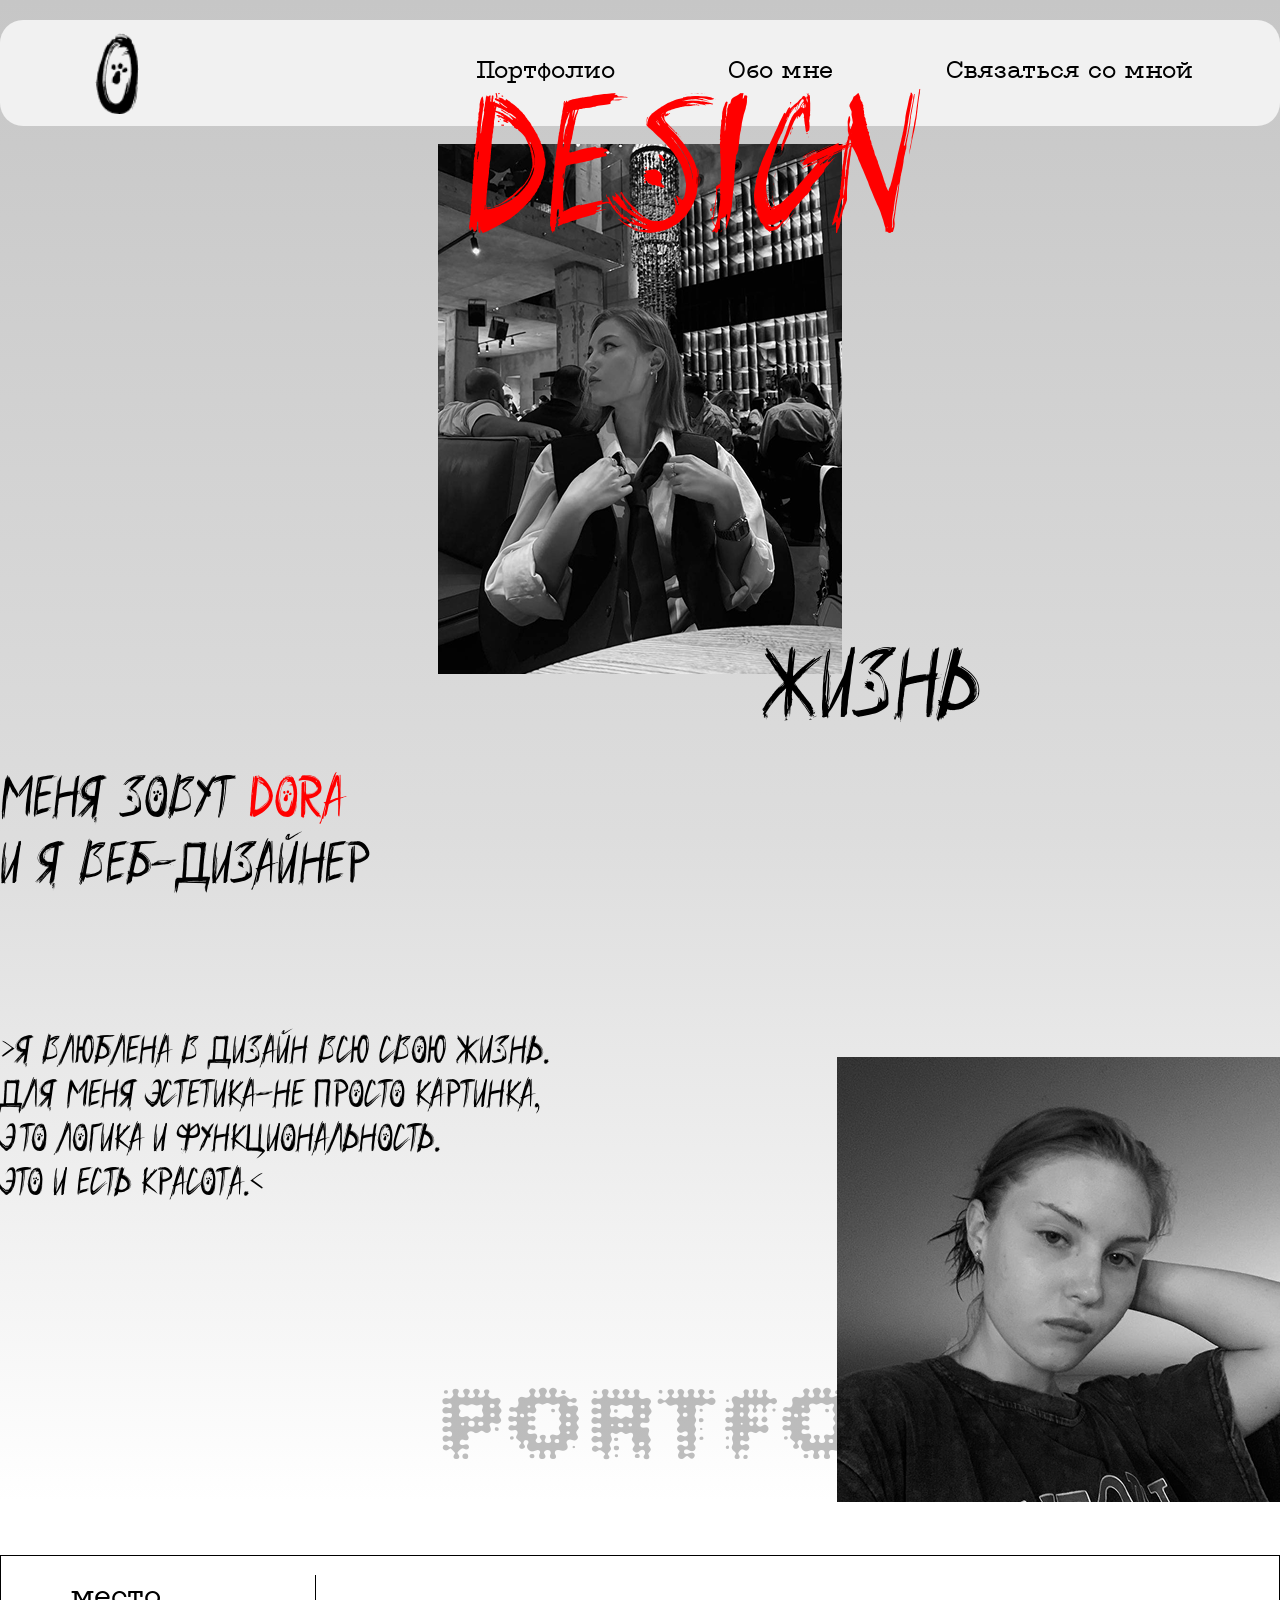
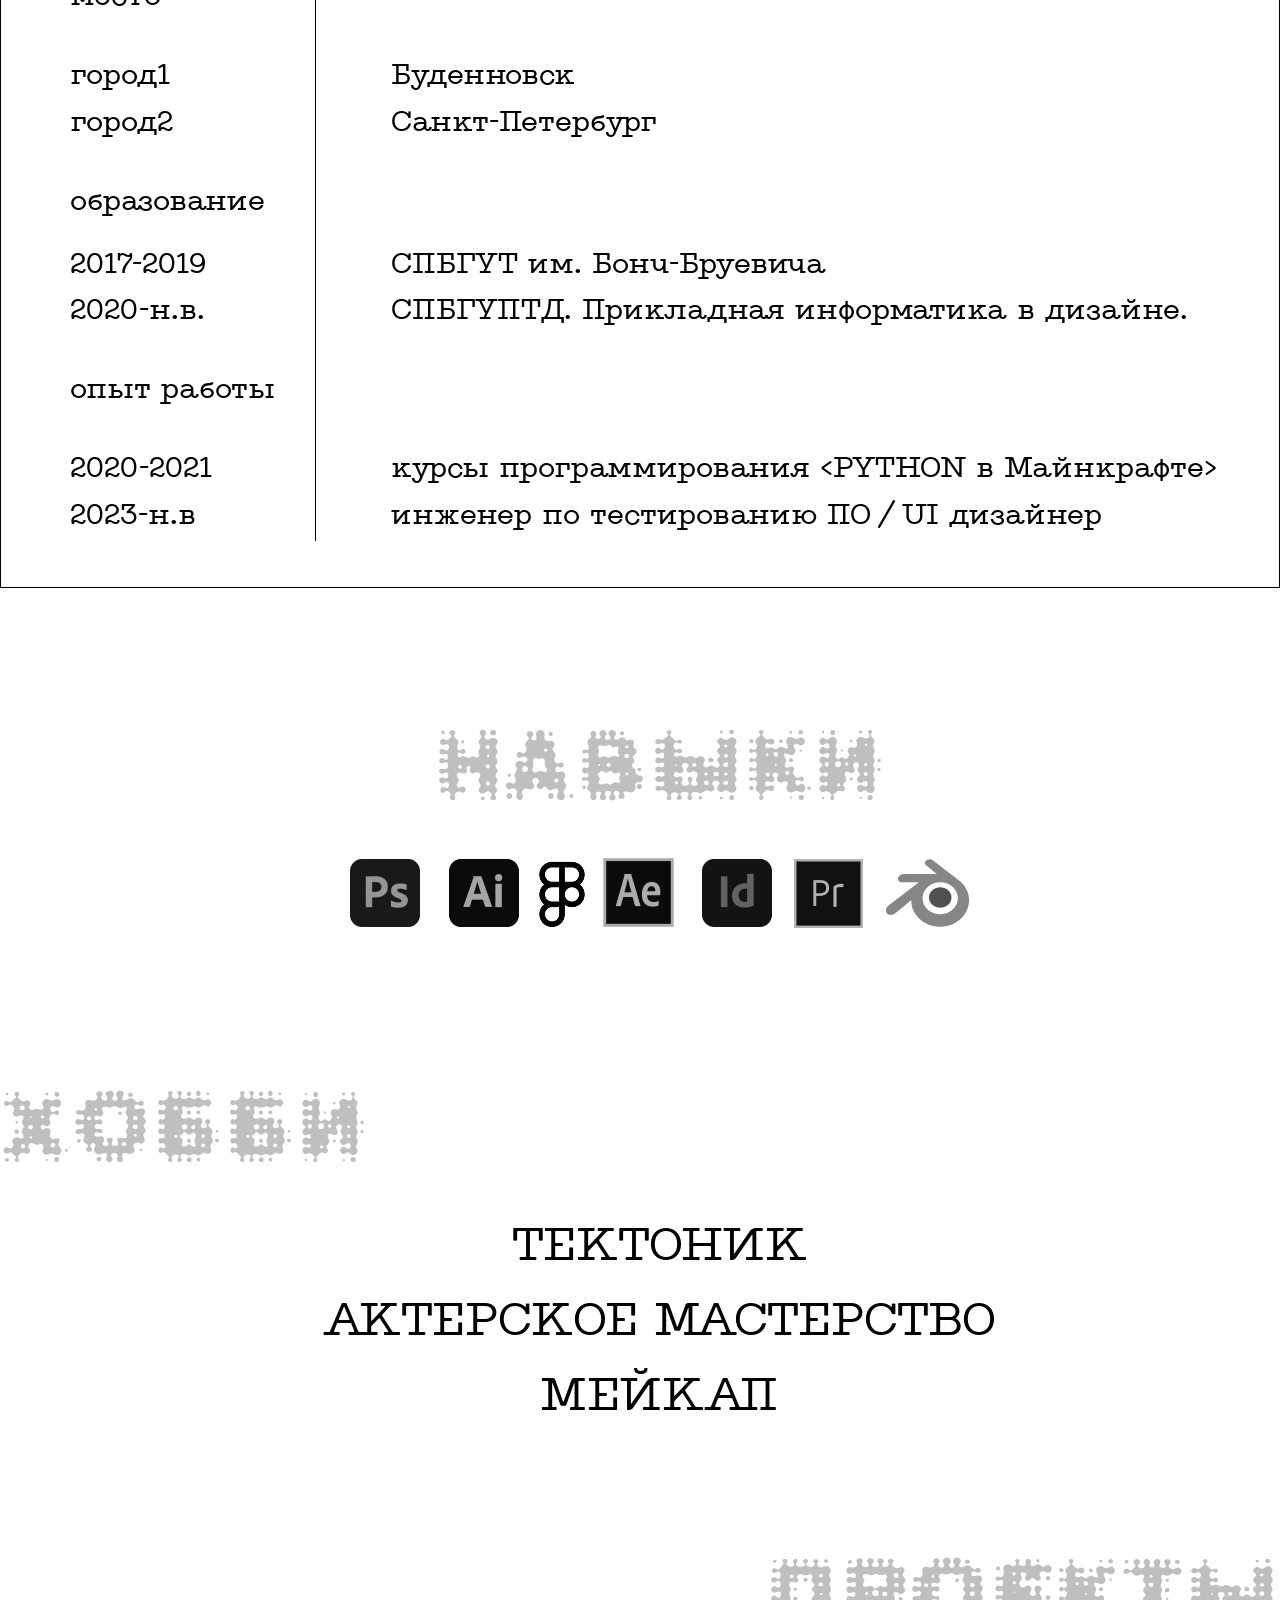
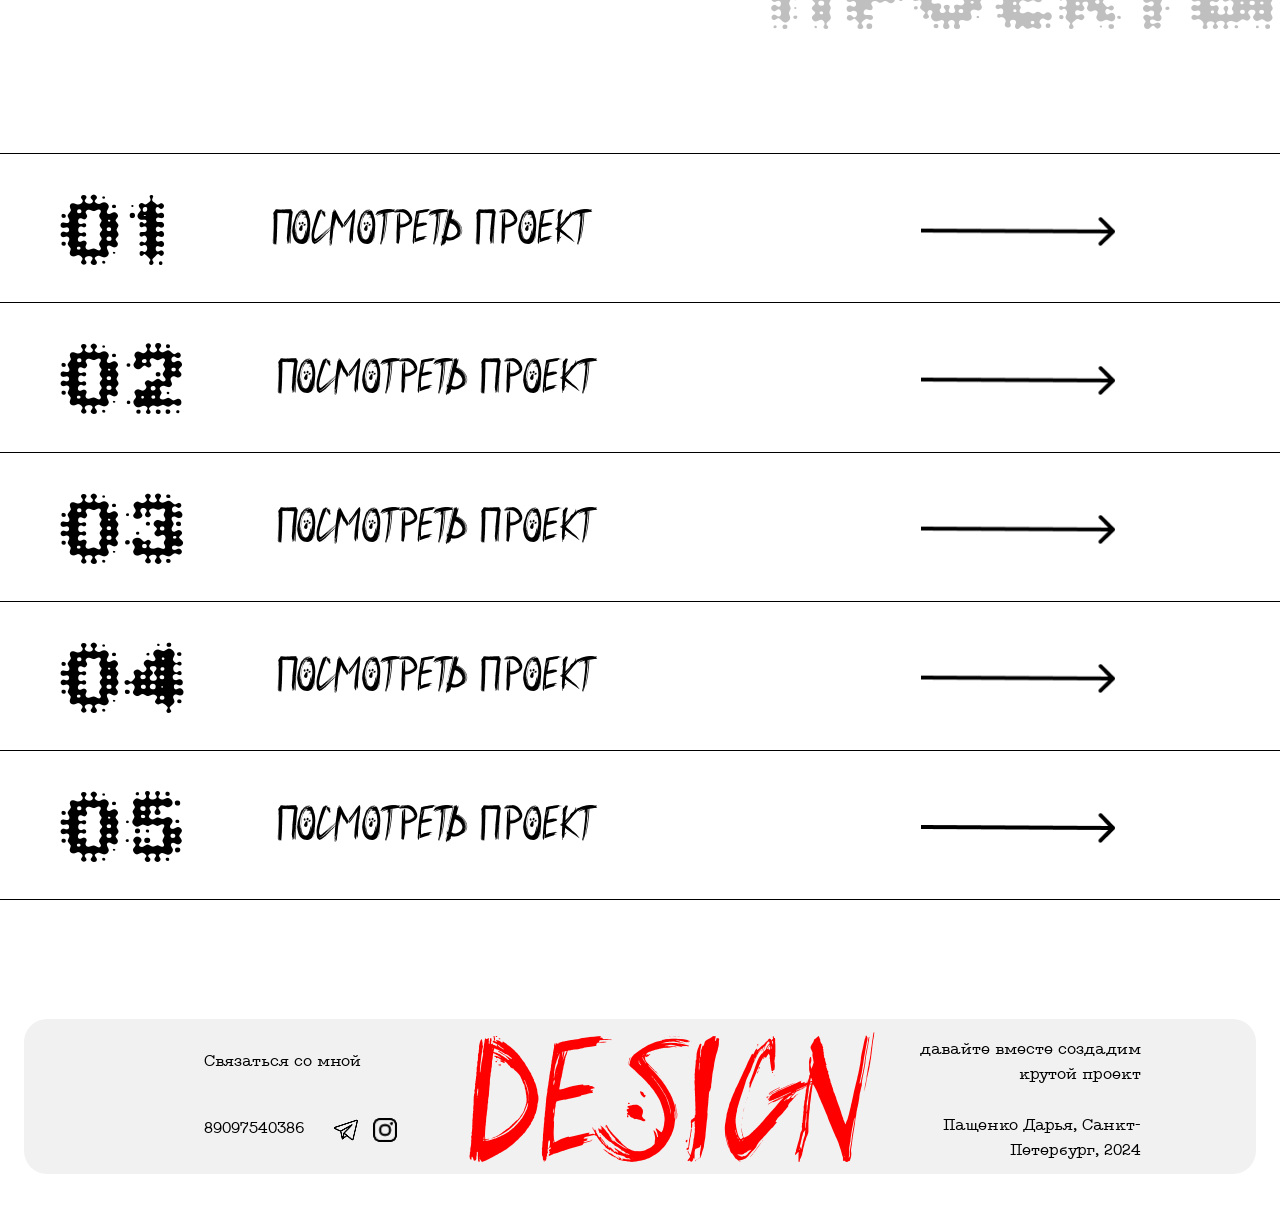
==== commit 2ca11d6f: "1" ====
--- a/index.html
+++ b/index.html
@@ -35,12 +35,6 @@
                 <h2 class="promo__subtitle">ЖИЗНЬ</h2>
                 <img src="./images/promo.png" alt="image" />
               </div>
-            </div>
-          </div>
-        </section>
-        <section class="info">
-          <div class="container">
-            <div class="info__wrapper">
               <div class="info__top">
                 <div class="info__text">
                   <h2 class="info__title">
@@ -57,6 +51,28 @@
                   <h4 id="about" class="info__font">PORTFOLIO</h4>
                 </div>
               </div>
+            </div>
+          </div>
+        </section>
+        <section class="info">
+          <div class="container">
+            <div class="info__wrapper">
+              <!-- <div class="info__top">
+                <div class="info__text">
+                  <h2 class="info__title">
+                    меня зовут <span>Dora</span> и я веб-дизайнер
+                  </h2>
+                  <h3 class="info__subtitle">
+                    >Я влюблена в дизайн всю свою жизнь. Для меня эстетика-не
+                    просто картинка, это логика и функциональность.<br />
+                    Это и есть красота.<
+                  </h3>
+                </div>
+                <div class="info__image">
+                  <img src="./images/info-image.png" alt="image" />
+                  <h4 id="about" class="info__font">PORTFOLIO</h4>
+                </div>
+              </div> -->
               <div class="info__all">
                 <div class="info__all-aside">
                   <p class="info__all-key">место</p>
--- a/css/index.css
+++ b/css/index.css
@@ -57,14 +57,12 @@
   -webkit-text-size-adjust: 100%;
   -ms-text-size-adjust: 100%;
   -moz-text-size-adjust: 100%;
+  background: #ffffff;
 }
 .container {
   max-width: 1561px;
   width: 100%;
   margin: 0 auto;
-}
-section {
-  background: #fff;
 }
 .header {
   width: 100%;
@@ -128,6 +126,7 @@
 .promo__wrapper {
   display: flex;
   align-items: center;
+  flex-direction: column;
 }
 .promo__image {
   width: 404px;
@@ -172,8 +171,10 @@
   gap: 51px;
 }
 .info__top {
+  width: 100%;
   display: flex;
   justify-content: space-between;
+  margin-top: 53px;
 }
 .info__text {
   display: flex;
